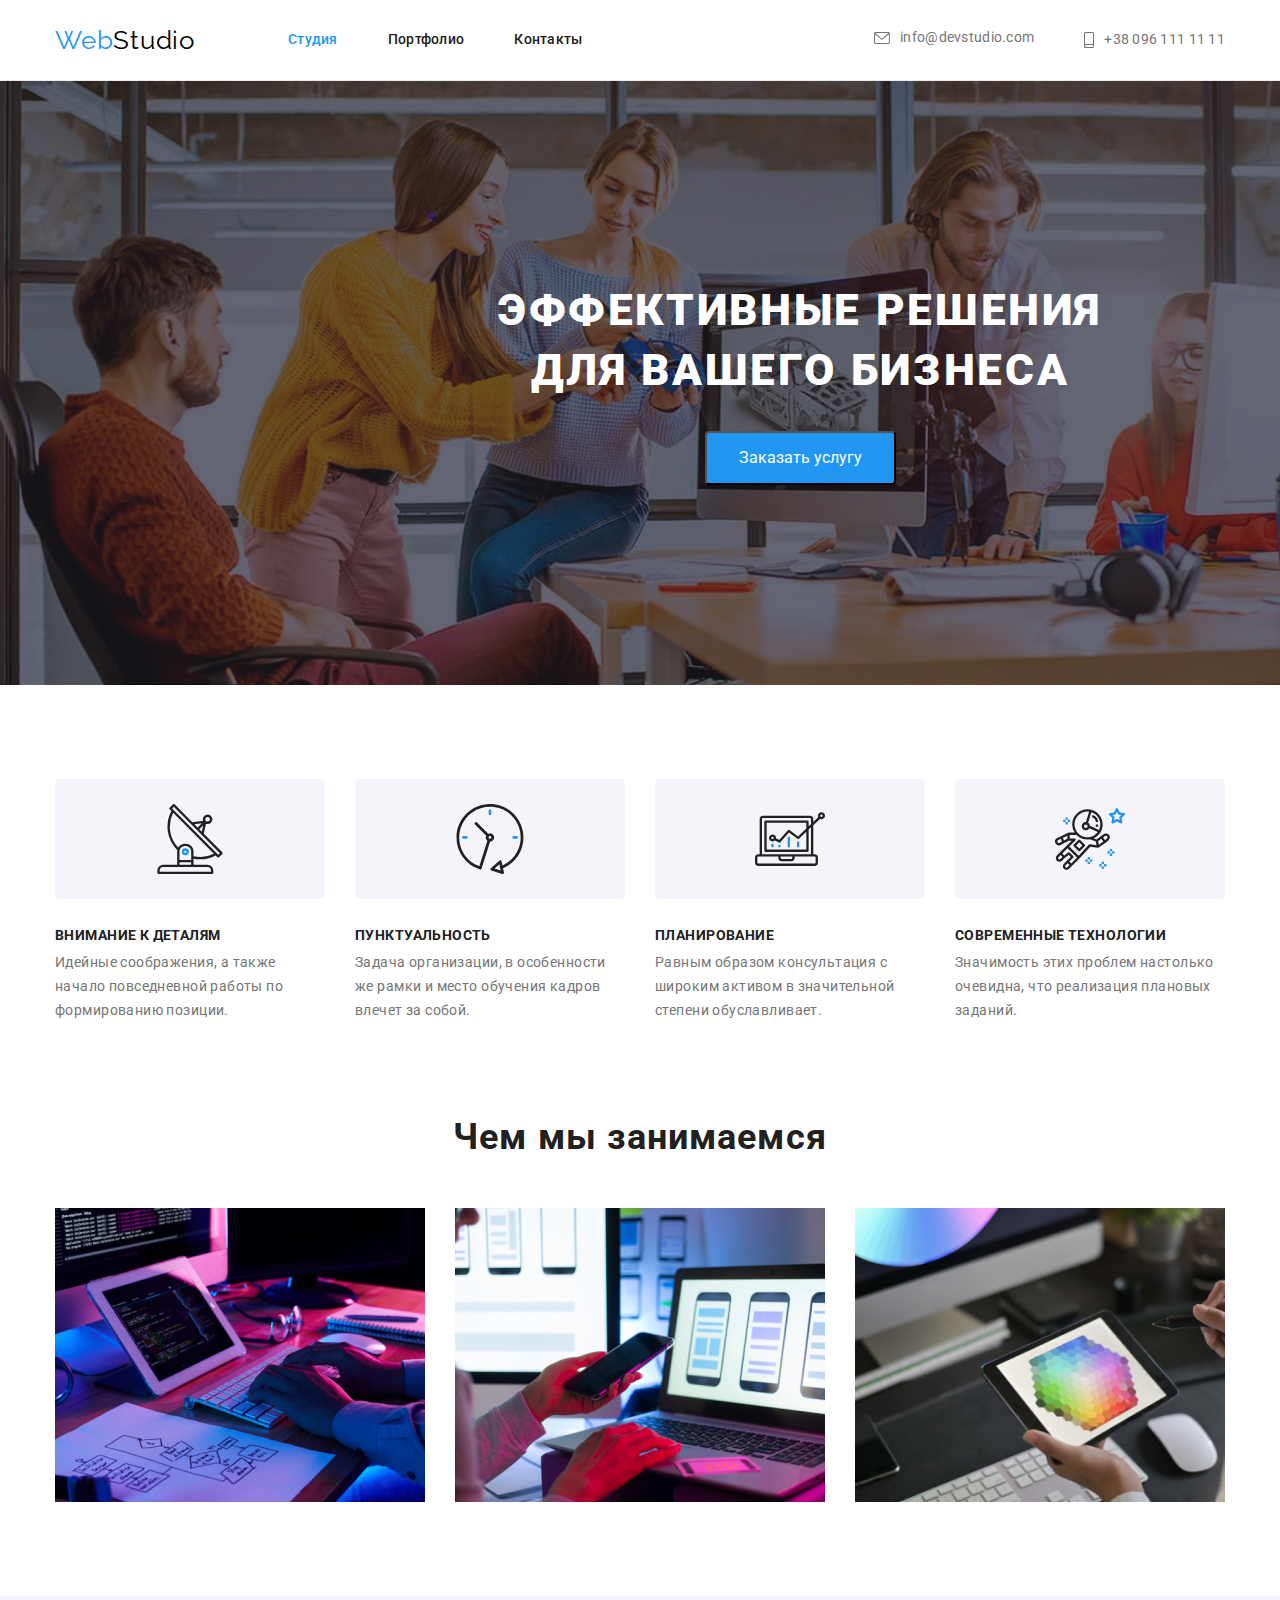
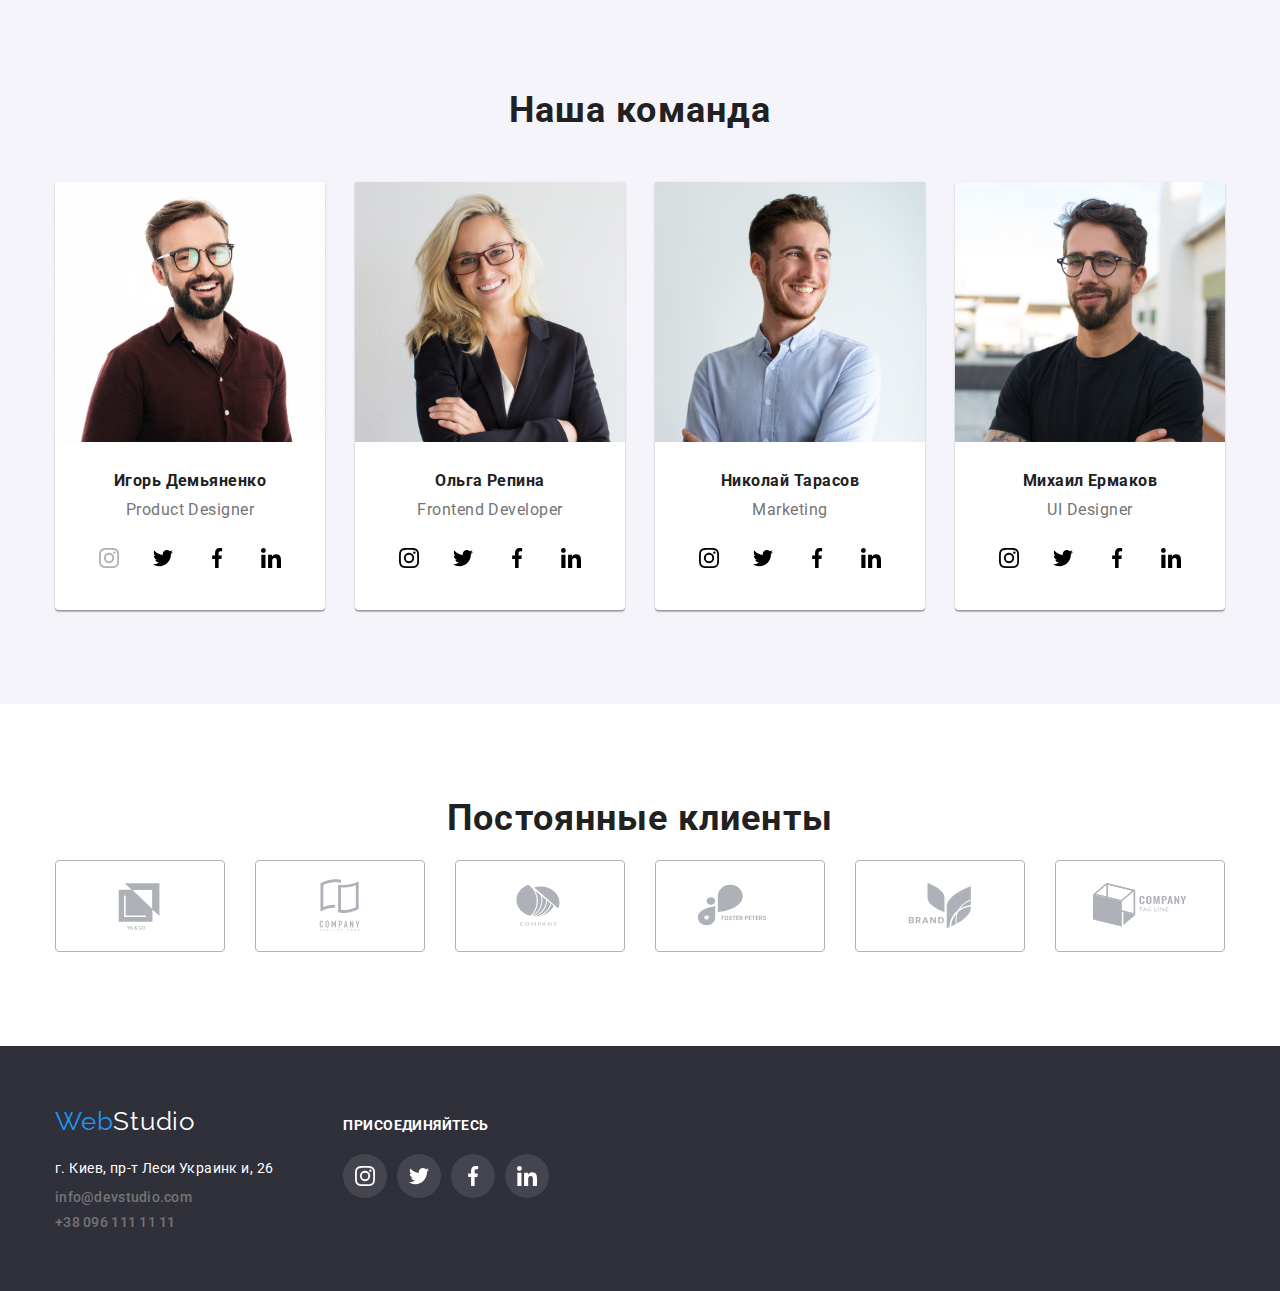
==== index.html @ c1d783b3 "bad link in social thumb" ====
<!DOCTYPE html>
<html lang="en">
  <head>
    <meta charset="UTF-8" />
    <meta http-equiv="X-UA-Compatible" content="IE=edge" />
    <meta name="viewport" content="width=device-width, initial-scale=1.0" />
    <title>Студия</title>
    <link rel="preconnect" href="https://fonts.googleapis.com" />
    <link rel="preconnect" href="https://fonts.gstatic.com" crossorigin />
    <link
      href="https://fonts.googleapis.com/css2?family=Raleway:wght@700&family=Roboto:wght@400;500;700;900&display=swap"
      rel="stylesheet"
    />
    <link
      rel="stylesheet"
      href="https://cdnjs.cloudflare.com/ajax/libs/modern-normalize/1.1.0/modern-normalize.min.css"
    />
    <link rel="stylesheet" href="./css/styles.css" />
  </head>
  <body>
    <header class="page-header">
      <div class="container">
        <div class="page-header-wrap">
          <nav class="header-nav">
            <a class="logo-blue" href="./index.html">Web<span class="logo-black">Studio</span></a>
            <ul class="site-nav">
              <li class="site-nav-item">
                <a class="site-nav-link current" href="./index.html">Студия</a>
              </li>
              <li class="site-nav-item">
                <a class="site-nav-link" href="./portfolio.html">Портфолио</a>
              </li>
              <li class="site-nav-item"><a class="site-nav-link" href="">Контакты</a></li>
            </ul>
          </nav>
          <ul class="contacts">
            <li class="contacts-item-header">
              <a class="contacts-link" href="mailto:info@devstudio.com">
                <svg class="mail-icon">
                  <use href="./images/symbol-defs.svg#icon-envelope"></use>
                </svg>
                info@devstudio.com</a
              >
            </li>
            <li class="contacts-item-header">
              <a class="contacts-link" href="tel:+380961111111"
                ><svg class="smartphone-icon">
                  <use href="./images/symbol-defs.svg#icon-smartphone"></use>
                </svg>
                +38 096 111 11 11</a
              >
            </li>
          </ul>
        </div>
      </div>
    </header>
    <main>
      <section class="hero overlay">
        <div class="container">
          <h1 class="hero-title">Эффективные решения для вашего бизнеса</h1>
          <button type="button" class="hero-button">Заказать услугу</button>
        </div>
      </section>
      <section class="section">
        <div class="container">
          <h2 class="visually-hidden">Наши преимущества</h2>
          <ul class="benefits">
            <li class="benefits-list">
              <div class="benefits-box">
                <svg class="benefits-icon" width="70px" height="70px">
                  <use href="../images/symbol-defs.svg#icon-antenna-1"></use>
                </svg>
              </div>
              <h2 class="benefits-description">ВНИМАНИЕ К ДЕТАЛЯМ</h2>
              <p class="benefits-text">
                Идейные соображения, а также начало повседневной работы по формированию позиции.
              </p>
            </li>
            <li class="benefits-list">
              <div class="benefits-box">
                <svg class="benefits-icon" width="70px" height="70px">
                  <use href="../images/symbol-defs.svg#icon-clock-1"></use>
                </svg>
              </div>
              <h2 class="benefits-description">ПУНКТУАЛЬНОСТЬ</h2>
              <p class="benefits-text">
                Задача организации, в особенности же рамки и место обучения кадров влечет за собой.
              </p>
            </li>
            <li class="benefits-list">
              <div class="benefits-box">
                <svg class="benefits-icon" width="70px" height="70px">
                  <use href="../images/symbol-defs.svg#icon-diagram-1"></use>
                </svg>
              </div>
              <h2 class="benefits-description">ПЛАНИРОВАНИЕ</h2>
              <p class="benefits-text">
                Равным образом консультация с широким активом в значительной степени обуславливает.
              </p>
            </li>
            <li class="benefits-list">
              <div class="benefits-box">
                <svg class="benefits-icon" width="70px" height="70px">
                  <use href="../images/symbol-defs.svg#icon-astronaut-1"></use>
                </svg>
              </div>
              <h2 class="benefits-description">СОВРЕМЕННЫЕ ТЕХНОЛОГИИ</h2>
              <p class="benefits-text">
                Значимость этих проблем настолько очевидна, что реализация плановых заданий.
              </p>
            </li>
          </ul>
        </div>
      </section>
      <section class="section work-section">
        <div class="container">
          <h2 class="title">Чем мы занимаемся</h2>
          <ul class="work-list">
            <li><img src="./images/img.jpg" alt="desktop with monitors" width="370" /></li>
            <li><img src="./images/box2.jpg" alt="man working on laptop" width="370" /></li>
            <li><img src="./images/box3.jpg" alt="man working on a tablet" width="370" /></li>
          </ul>
        </div>
      </section>
      <section class="section team-section">
        <div class="container">
          <h2 class="title">Наша команда</h2>
          <ul class="our-team-group">
            <li class="our-team-item">
              <img src="./images/img(4).jpg" alt="man1" width="270" />
              <div class="team-box">
                <h3 class="our-team-name">Игорь Демьяненко</h3>
                <p class="our-team-text">Product Designer</p>
                <ul class="social-net">
                  <li class="social-thumb footer-social-box">
                    <a href="/" class="team-social-link">
                    <svg class="team-social-logo" width="20px" height="20px">
                      <use href="../images/symbol-defs.svg#icon-instagram-2"></use>
                    </svg>
                  </a>
                  </li>
                  <li class="social-thumb">
                    <svg width="20px" height="20px">
                      <use href="../images/symbol-defs.svg#icon-twitter-1"></use>
                    </svg>
                  </li>
                  <li class="social-thumb">
                    <svg width="20px" height="20px">
                      <use href="../images/symbol-defs.svg#icon-facebook-1"></use>
                    </svg>
                  </li>
                  <li class="social-thumb">
                    <svg width="20px" height="20px">
                      <use href="../images/symbol-defs.svg#icon-linkedin-1"></use>
                    </svg>
                  </li>
                </ul>
              </div>
            </li>
            <li class="our-team-item">
              <img src="./images/img(1).jpg" alt="woman" width="270" />
              <div class="team-box">
                <h3 class="our-team-name">Ольга Репина</h3>
                <p class="our-team-text">Frontend Developer</p>
                <ul class="social-net">
                  <li class="social-thumb">
                    <svg width="20px" height="20px">
                      <use href="../images/symbol-defs.svg#icon-instagram-2"></use>
                    </svg>
                  </li>
                  <li class="social-thumb">
                    <svg width="20px" height="20px">
                      <use href="../images/symbol-defs.svg#icon-twitter-1"></use>
                    </svg>
                  </li>
                  <li class="social-thumb">
                    <svg width="20px" height="20px">
                      <use href="../images/symbol-defs.svg#icon-facebook-1"></use>
                    </svg>
                  </li>
                  <li class="social-thumb">
                    <svg width="20px" height="20px">
                      <use href="../images/symbol-defs.svg#icon-linkedin-1"></use>
                    </svg>
                  </li>
                </ul>
              </div>
            </li>
            <li class="our-team-item">
              <img src="./images/img(2).jpg" alt="man2" width="270" />
              <div class="team-box">
                <h3 class="our-team-name">Николай Тарасов</h3>
                <p class="our-team-text">Marketing</p>
                <ul class="social-net">
                  <li class="social-thumb">
                    <svg width="20px" height="20px">
                      <use href="../images/symbol-defs.svg#icon-instagram-2"></use>
                    </svg>
                  </li>
                  <li class="social-thumb">
                    <svg width="20px" height="20px">
                      <use href="../images/symbol-defs.svg#icon-twitter-1"></use>
                    </svg>
                  </li>
                  <li class="social-thumb">
                    <svg width="20px" height="20px">
                      <use href="../images/symbol-defs.svg#icon-facebook-1"></use>
                    </svg>
                  </li>
                  <li class="social-thumb">
                    <svg width="20px" height="20px">
                      <use href="../images/symbol-defs.svg#icon-linkedin-1"></use>
                    </svg>
                  </li>
                </ul>
              </div>
            </li>
            <li class="our-team-item">
              <img src="./images/img(3).jpg" alt="man3" width="270" />
              <div class="team-box">
                <h3 class="our-team-name">Михаил Ермаков</h3>
                <p class="our-team-text">UI Designer</p>
                <ul class="social-net">
                  <li class="social-thumb">
                    <svg width="20px" height="20px">
                      <use href="../images/symbol-defs.svg#icon-instagram-2"></use>
                    </svg>
                  </li>
                  <li class="social-thumb">
                    <svg width="20px" height="20px">
                      <use href="../images/symbol-defs.svg#icon-twitter-1"></use>
                    </svg>
                  </li>
                  <li class="social-thumb">
                    <svg width="20px" height="20px">
                      <use href="../images/symbol-defs.svg#icon-facebook-1"></use>
                    </svg>
                  </li>
                  <li class="social-thumb">
                    <svg width="20px" height="20px">
                      <use href="../images/symbol-defs.svg#icon-linkedin-1"></use>
                    </svg>
                  </li>
                </ul>
              </div>
            </li>
          </ul>
        </div>
      </section>
      <section class="section">
        <div class="container">
          <h2 class="clients-title">Постоянные клиенты</h2>
          <ul class="actions">
            <li>
              <a href="/" class="button-icon"
                ><svg class="client-logo" width="106px" height="60px">
                  <use href="../images/symbol-defs.svg#icon-Logo1"></use>
                </svg>
              </a>
            </li>
            <li>
              <a href="/" class="button-icon">
                <svg class="client-logo" width="106px" height="60px">
                  <use href="../images/symbol-defs.svg#icon-Logo2"></use>
                </svg>
              </a>
            </li>
            <li>
              <a href="/" class="button-icon">
                <svg class="client-logo" width="106px" height="60px">
                  <use href="../images/symbol-defs.svg#icon-Logo3"></use>
                </svg>
              </a>
            </li>
            <li>
              <a href="/" class="button-icon">
                <svg class="client-logo" width="106px" height="60px">
                  <use href="../images/symbol-defs.svg#icon-Logo4"></use>
                </svg>
              </a>
            </li>
            <li>
              <a href="/" class="button-icon">
                <svg class="client-logo" width="106px" height="60px">
                  <use href="../images/symbol-defs.svg#icon-Logo5"></use>
                </svg>
              </a>
            </li>
            <li>
              <a href="/" class="button-icon">
                <svg class="client-logo" width="106px" height="60px">
                  <use href="../images/symbol-defs.svg#icon-Logo6"></use>
                </svg>
              </a>
            </li>
          </ul>
        </div>
      </section>
    </main>
    <footer class="footer">
      <div class="container footer-box">
        <div class="footer-block">
          <a class="logo-blue" href="./index.html">Web<span class="logo-white">Studio</span></a>
          <address class="address-footer">
            <ul>
              <li class="address">
                <a
                  class="physical-address"
                  href="https://goo.gl/maps/qtffMmHQQ2Dqw3Dh6"
                  target="blank"
                  >г. Киев, пр-т Леси Украинк и, 26</a
                >
              </li>
              <li class="contacts-item">
                <a class="contacts-link-footer" href="mailto:info@devstudio.com"
                  >info@devstudio.com</a
                >
              </li>
              <li class="contacts-item">
                <a class="contacts-link-footer" href="tel:+380961111111">+38 096 111 11 11</a>
              </li>
            </ul>
          </address>
        </div>
        <div class="join-box">
          <p class="join-text">ПРИСОЕДИНЯЙТЕСЬ</p>
          <ul class="actions">
            <a href="/">
            <li class="social-thumb footer-social-box">
              </a>
              <svg class="social-icon" width="20px" height="20px">
                <use href="../images/symbol-defs.svg#icon-instagram-2"></use>
              </svg>
            </a>
            </li>
          
          
            <li class="social-thumb footer-social-box">
              <a href="/"></a>
              <svg class="social-icon" width="20px" height="20px">
                <use href="../images/symbol-defs.svg#icon-twitter-1"></use>
              </svg>
            </a>
            </li>
          
          
            <li class="social-thumb footer-social-box">
              <a href="/"></a>
              <svg class="social-icon" width="20px" height="20px">
                <use href="../images/symbol-defs.svg#icon-facebook-1"></use>
              </svg>
            </a>
            </li>
          
          
            <li class="social-thumb footer-social-box">
              <a href="/"></a>
              <svg class="social-icon" width="20px" height="20px">
                <use href="../images/symbol-defs.svg#icon-linkedin-1"></use>
              </svg>
            </a>
            </li>
          
          </ul>
        </div>
      </div>
    </footer>
  </body>
</html>
---- css/styles.css ----
:root {
  --primary-background-color: #ffffff;
  --hero-gackground-color: #2f303a;
  --primary-text-color: #212121;
  --secondary-text-color: #757575;
  --tertiary-text-color: #ffffff;
  --logo-secondary-color: #000000;
  --accent-color: #2196f3;
  --button-background-color: #f5f4fa;
  --footer-background-color: #2f303a;
}

body {
  font-family: 'Roboto', sans-serif;
  font-size: 14px;
  line-height: 1.71;
  letter-spacing: 0.03em;
  background-color: var(--primary-background-color);
  color: var(--primary-text-color);
}

h1,
h2,
h3,
h4,
p,
ul {
  margin: 0;
}

ul {
  list-style: none;
  padding: 0;
}

a {
  text-decoration: none;
}

img {
  display: block;
  max-width: 100%;
  height: auto;
}

.visually-hidden {
  position: absolute;
  clip: rect(0 0 0 0);
  width: 1px;
  height: 1px;
  margin: -1px;
  border: 0;
  padding: 0;
  overflow: hidden;
}

.section {
  padding: 94px 0px;
}

.container {
  width: 1200px;
  padding-left: 15px;
  padding-right: 15px;
  margin-left: auto;
  margin-right: auto;
}

.title {
  font-size: 36px;
  line-height: 1.16;
  letter-spacing: 0.03em;
  text-align: center;

  margin: 0px 0px 50px 0px;
}

/* Header */

.page-header {
  background: #ffffff;
  border-bottom: 1px solid #ececec;
}

.page-header-wrap {
  display: flex;
  align-items: center;
  justify-content: space-between;
}

.header-nav {
  display: flex;
  align-items: center;
}

/* logo */
.logo-blue {
  color: var(--accent-color);

  font-family: 'Raleway', sans-serif;
  font-size: 26px;
  line-height: 1.19;
  letter-spacing: 0.03em;

  outline: none;
  display: inline-block;
}

.logo-black {
  font-family: 'Raleway', sans-serif;
  color: var(--logo-secondary-color);
  font-size: 26px;
  line-height: 1.19;
  letter-spacing: 0.03em;
}

.logo-white {
  font-family: 'Raleway', sans-serif;
  color: var(--tertiary-text-color);
  font-size: 26px;
  line-height: 1.19;
  letter-spacing: 0.03em;
}

/* nav links */

.site-nav {
  display: flex;
  margin-left: 93px;
}

.site-nav-item {
  font-weight: 500;
  font-size: 14px;
  line-height: 1.14;
  letter-spacing: 0.02em;
  color: var(--primary-text-color);
}

.site-nav-item:not(:first-child) {
  margin-left: 50px;
}

.site-nav-link {
  display: block;
  font-weight: 500;
  font-size: 14px;
  line-height: 1.14;
  letter-spacing: 0.02em;
  color: var(--primary-text-color);
  padding: 32px 0;
}

.current {
  color: var(--accent-color);
}

.site-nav-link:hover,
.site-nav-link:focus {
  color: var(--accent-color);
}

.contacts {
  display: flex;

  color: var(--tertiary-text-color);
}

.contacts-item {
  color: var(--secondary-text-color);
  font-style: normal;
  font-weight: 500;
  font-size: 14px;
  line-height: 1.14;
  letter-spacing: 0.02em;
}


.contacts-item-header:not(:first-child) {
  margin-left: 50px;
}

.mail-icon {
  width: 16px;
  height: 12px;
  margin-right: 10px;
}

.smartphone-icon {
  width: 10px;
  height: 16px;
  margin-right: 10px;
}

.contacts-link {
  color: var(--secondary-text-color);
  padding: 32px 0;
  font-size: 14px;
  line-height: 1.4px;
  letter-spacing: 0.02em;
  display: flex;
  align-items: center;
}

.contacts-link:hover,
.contacts-link:focus {
  color: var(--accent-color);
}

/* hero */
.hero {
  padding: 200px 0;
  background: var(--hero-gackground-color);
  text-align: center;
}

.overlay {
  min-width: 1600px;
  min-height: 600px;
  margin-left: auto;
  margin-right: auto;
  background-image: linear-gradient(to right, rgba(47, 48, 58, 0.4), rgba(47, 48, 58, 0.4)),
    url(../images/hero-img.jpg);
  background-repeat: no-repeat;
  background-position: center;
  background-size: cover;
}

.hero-title {
  width: 696px;
  margin: 0 auto;
  font-weight: 900;
  font-size: 44px;
  line-height: 1.36;
  letter-spacing: 0.06em;
  text-transform: uppercase;
  color: var(--tertiary-text-color);
}

.hero-button {
  font-size: 16px;
  line-height: 1.87;

  color: var(--tertiary-text-color);
  background: var(--accent-color);

  cursor: pointer;
  box-shadow: 0px 4px 4px rgba(0, 0, 0, 0.15);

  border-radius: 4px;
  padding: 10px 32px;
  margin-top: 30px;
}

/* benefits */

.benefits {
  display: flex;
}

.benefits-list {
  width: 270px;
}

.benefits-list:not(:last-child) {
  margin-right: 30px;
}

.benefits-box {
  display: flex;
  align-items: center;
  justify-content: center;
  margin-bottom: 30px;
  width: 270px;
  height: 120px;
  background-color: #f5f4fa;
  border-radius: 4px;
}

.benefits-icon {
}

.benefits-description {
  font-weight: bold;
  font-size: 14px;
  line-height: 0.87;
  letter-spacing: 0.03em;

  margin: 0px 0px 10px 0px;
}

.benefits-text {
  font-size: 14px;
  line-height: 1.71;
  letter-spacing: 0.03em;
  color: var(--secondary-text-color);
}

/* What we do */

.work {
  margin: 0px 0px 50px 0px;
  font-size: 36px;
  line-height: 1.16;
  letter-spacing: 0.03em;
  text-align: center;
}
.work-list {
  display: flex;
  justify-content: space-between;
}

.work-section {
  padding-top: 0;
}

/* our team */
.team-section {
  background-color: #f5f4fa;
}

.our-team-group {
  display: flex;
}

.our-team-item {
  background: #ffffff;
  box-shadow: 0px 1px 3px rgba(0, 0, 0, 0.12), 0px 1px 1px rgba(0, 0, 0, 0.14),
    0px 2px 1px rgba(0, 0, 0, 0.2);
  border-radius: 0px 0px 4px 4px;
}

.our-team-item:not(:last-child) {
  margin-right: 30px;
}

.our-team-name {
  font-size: 16px;
  line-height: 1.18;
  letter-spacing: 0.03em;

  margin: 0px 0px 10px 0px;
}

.our-team-text {
  font-size: 16px;
  line-height: 1.18;
  letter-spacing: 0.03em;
  color: var(--secondary-text-color);
}

.team-box {
  padding: 30px 0;
  text-align: center;
}

.social-net {
  display: flex;
  justify-content: center;
  width: 270px;
  margin-top: 16px;
}

.social-thumb {
  display: flex;
  align-items: center;
  justify-content: center;
  width: 44px;
  height: 44px;
 }

.social-thumb:not(:last-child) {
margin-right: 10px;
}

.team-social-link {
display: flex;
fill: #AFB1B8;
border-radius: 50%;

}

.team-social-link:hover, 
.team-social-link:focus {
fill: #FFFFFF;



}

.team-social-icon {
  fill: #AFB1B8;
}

/* WebStudio's projects */

.filter {
  display: flex;
  margin-bottom: 50px;
  justify-content: center;
}

.filter-button {
  font-weight: 500;
  font-size: 16px;
  line-height: 1.62;
  letter-spacing: 0.03em;

  background-color: var(--button-background-color);
  color: var(--primary-text-color);

  cursor: pointer;
  border-radius: 4px;
  padding: 6px 22px;
}

.filter-item:not(:last-child) {
  margin-right: 8px;
}

.filter-button:hover,
.filter-button:focus {
  background-color: var(--accent-color);
  font-weight: 500;
  font-size: 16px;
  line-height: 1.62;
  letter-spacing: 0.03em;
  color: var(--tertiary-text-color);
}

.projects-group {
  display: flex;
  flex-wrap: wrap;
  margin: -15px;
}

.progect-box {
  margin: 15px;
  border-bottom: 1px solid #eeeeee;
}

.progect-title {
  font-size: 18px;
  line-height: 2;
  letter-spacing: 0.06em;

  color: var(--primary-text-color);

  margin-bottom: 4px;
}

.project-title-box {
  padding: 20px 24px;
  border: 1px solid #eeeeee;
}

.project-text {
  font-size: 16px;
  line-height: 1.87;
  letter-spacing: 0.03em;
  color: var(--secondary-text-color);
}

/* Clients */

.clients-title {
  font-size: 36px;
  line-height: 1.16;
  text-align: center;
  letter-spacing: 0.03em;
}

.actions {
  display: flex;
  justify-content: space-between;
  margin-top: 20px;
}

.button-icon {
  width: 170px;
  height: 92px;
  border: 1px solid #afb1b8;
  border-radius: 4px;
  display: flex;
  align-items: center;
  justify-content: center;
}

.button-icon:hover,
.button-icon:focus {
  border-color: var(--accent-color);
}

.client-logo {
  fill: #AFB1B8;
}

.client-logo:hover,
 .client-logo:focus {
   fill: var(--accent-color);
 }

/* footer */

.footer {
  padding: 60px 0;
  background: var(--footer-background-color);
}

.address-footer {
  margin-top: 20px;
}

.physical-address {
  font-style: normal;
  font-size: 14px;
  line-height: 1.71;
  letter-spacing: 0.03em;

  color: var(--tertiary-text-color);
}

.address {
  margin: 0px 0px 9px 0px;
}

.contacts-item:not(:last-child) {
  margin: 0px 0px 9px 0px;
}

.physical-address:hover,
.physical-address:focus {
  color: var(--accent-color);
}

.contacts-link-footer {
  margin-bottom: 9px;
  color: var(--secondary-text-color);
}

.contacts-link-footer:hover,
.contacts-link-footer:focus {
  color: var(--accent-color);
}

.footer-block {
  display: block;
}

.footer-box {
  display: flex;
  align-items: baseline;
}

.join-box {
  margin-left: 70px;
}

.join-text {
  font-weight: 700;
  font-size: 14px;
  line-height: 1.14;
  letter-spacing: 0.03em;
  text-transform: uppercase;
  color: #ffffff;
}

.footer-social-box {
  background: rgba(255, 255, 255, 0.1);
  border-radius: 50%;
}

.footer-social-box:hover, 
.footer-social-box:focus {
background-color: var(--accent-color);
}

.footer-social-box:not(:last-child) {
  margin-right: 10px;
}

.social-icon {
  fill: #FFFFFF;
}
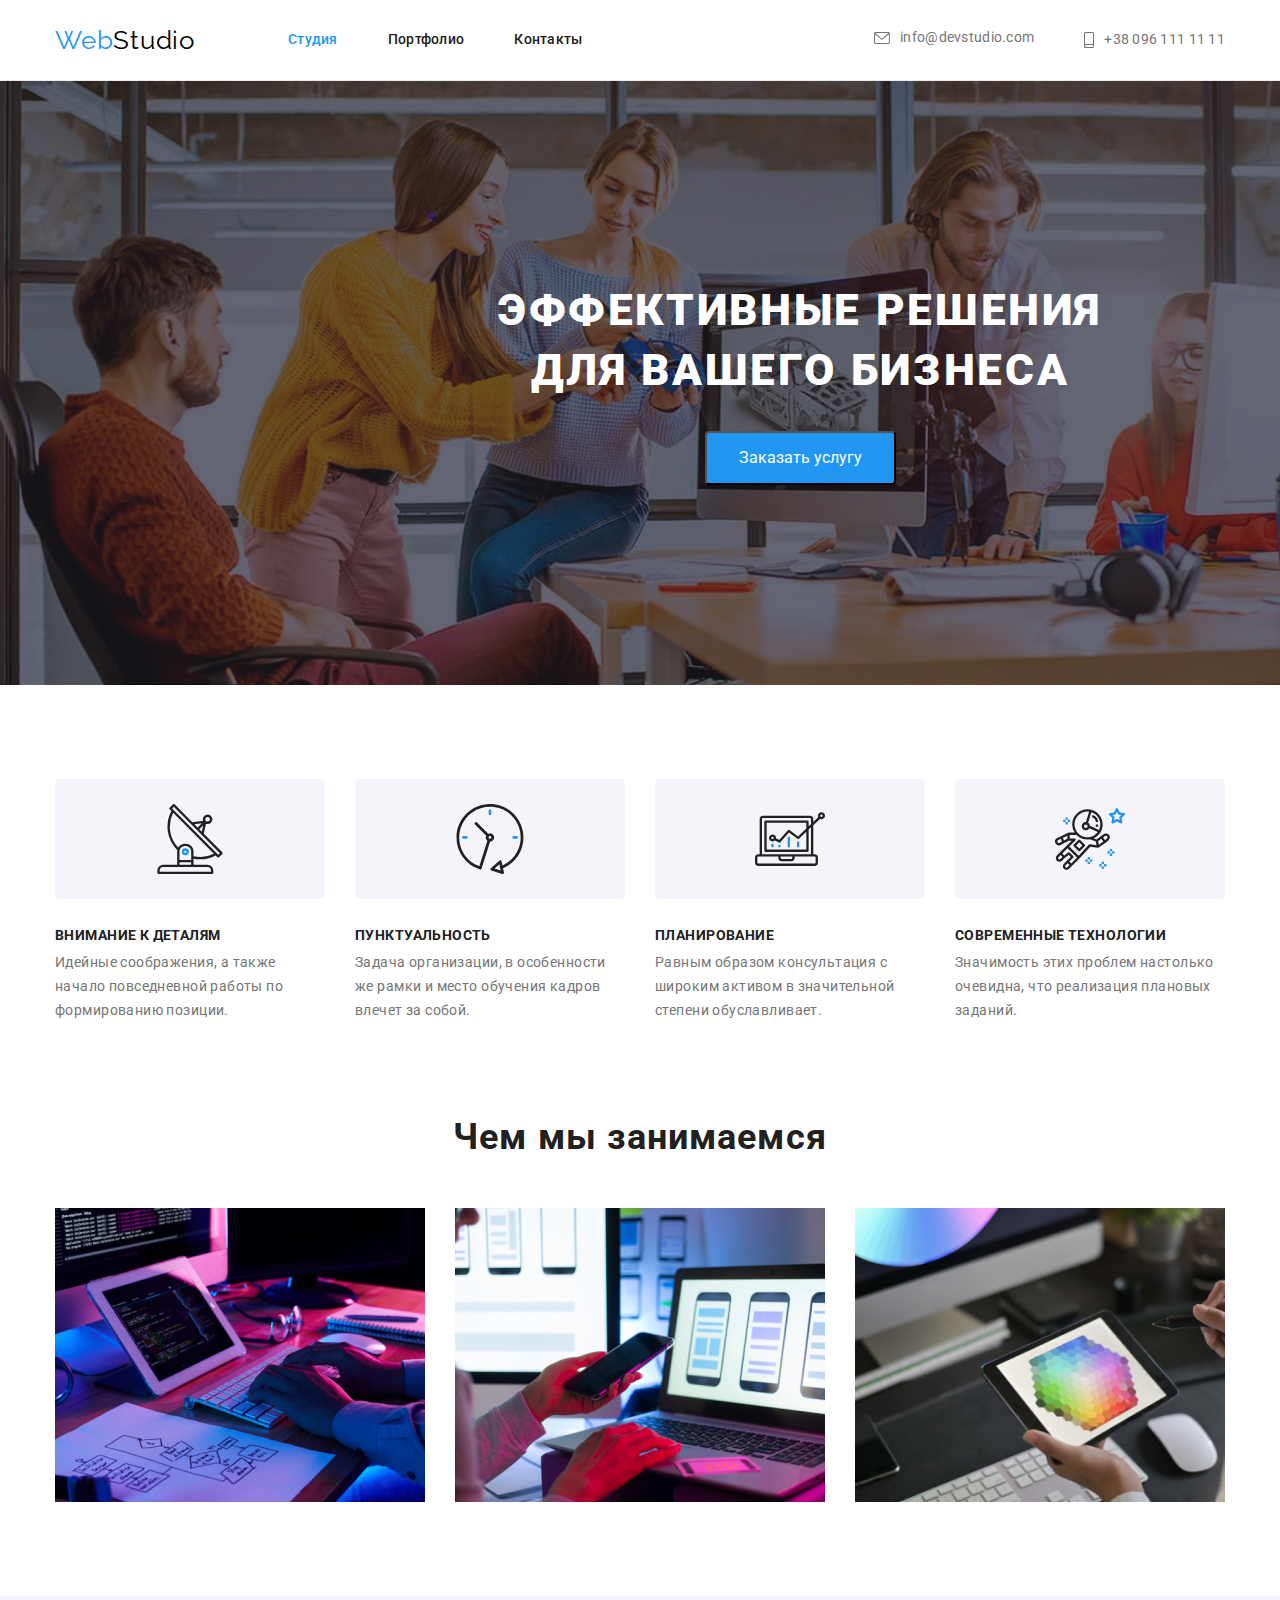
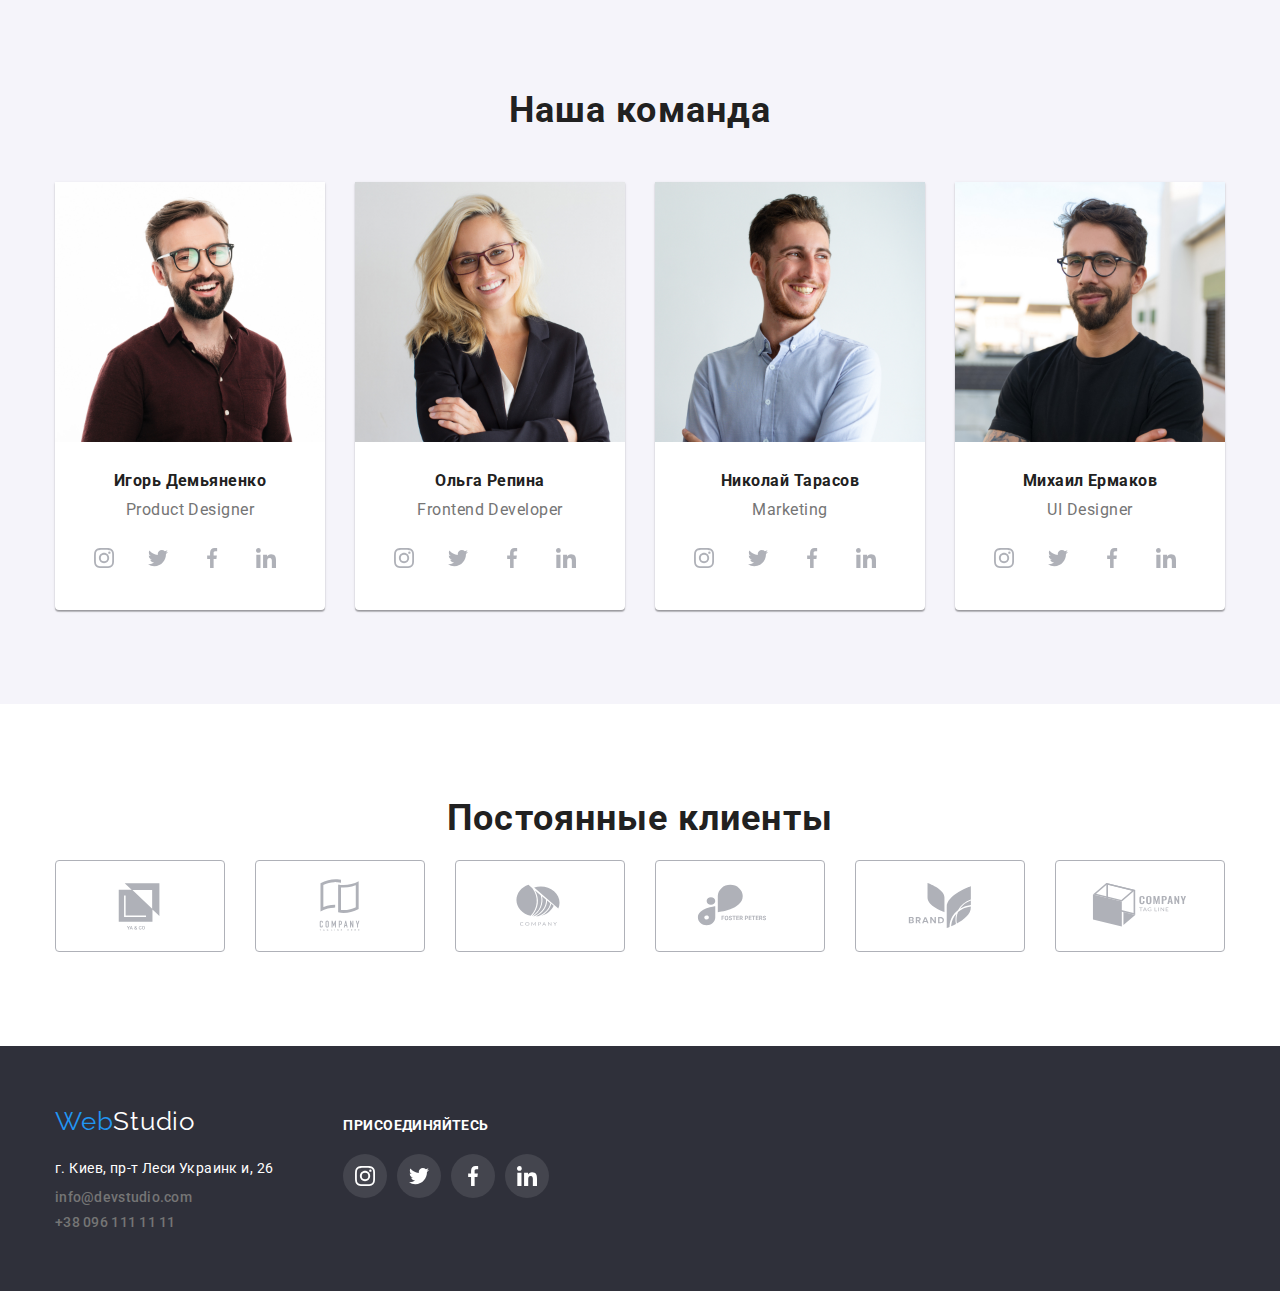
==== commit dadc3a9b: "jopa" ====
--- a/index.html
+++ b/index.html
@@ -43,8 +43,8 @@
               >
             </li>
             <li class="contacts-item-header">
-              <a class="contacts-link" href="tel:+380961111111"
-                ><svg class="smartphone-icon">
+              <a class="contacts-link" href="tel:+380961111111">
+                <svg class="smartphone-icon">
                   <use href="./images/symbol-defs.svg#icon-smartphone"></use>
                 </svg>
                 +38 096 111 11 11</a
@@ -132,28 +132,34 @@
                 <h3 class="our-team-name">Игорь Демьяненко</h3>
                 <p class="our-team-text">Product Designer</p>
                 <ul class="social-net">
-                  <li class="social-thumb footer-social-box">
-                    <a href="/" class="team-social-link">
+                  <a href="/" class="team-social-link">
+                  <li class="social-thumb footer-social-box">
                     <svg class="team-social-logo" width="20px" height="20px">
                       <use href="../images/symbol-defs.svg#icon-instagram-2"></use>
                     </svg>
-                  </a>
-                  </li>
-                  <li class="social-thumb">
-                    <svg width="20px" height="20px">
+                  </li>
+                </a>
+                <a href="/" class="team-social-link">
+                  <li class="social-thumb footer-social-box">
+                    <svg class="team-social-logo" width="20px" height="20px">
                       <use href="../images/symbol-defs.svg#icon-twitter-1"></use>
                     </svg>
                   </li>
-                  <li class="social-thumb">
-                    <svg width="20px" height="20px">
+                </a>
+                <a href="/" class="team-social-link">
+                  <li class="social-thumb footer-social-box">
+                    <svg class="team-social-logo" width="20px" height="20px">
                       <use href="../images/symbol-defs.svg#icon-facebook-1"></use>
                     </svg>
                   </li>
-                  <li class="social-thumb">
-                    <svg width="20px" height="20px">
+                </a>
+                <a href="/" class="team-social-link">
+                  <li class="social-thumb footer-social-box">
+                    <svg class="team-social-logo" width="20px" height="20px">
                       <use href="../images/symbol-defs.svg#icon-linkedin-1"></use>
                     </svg>
                   </li>
+                </a>
                 </ul>
               </div>
             </li>
@@ -163,26 +169,34 @@
                 <h3 class="our-team-name">Ольга Репина</h3>
                 <p class="our-team-text">Frontend Developer</p>
                 <ul class="social-net">
-                  <li class="social-thumb">
-                    <svg width="20px" height="20px">
+                  <a href="/" class="team-social-link">
+                  <li class="social-thumb footer-social-box">
+                    <svg  class="team-social-logo" width="20px" height="20px">
                       <use href="../images/symbol-defs.svg#icon-instagram-2"></use>
                     </svg>
                   </li>
-                  <li class="social-thumb">
-                    <svg width="20px" height="20px">
+                </a>
+                <a href="/" class="team-social-link">
+                  <li class="social-thumb footer-social-box">
+                    <svg class="team-social-logo" width="20px" height="20px">
                       <use href="../images/symbol-defs.svg#icon-twitter-1"></use>
                     </svg>
                   </li>
-                  <li class="social-thumb">
-                    <svg width="20px" height="20px">
+                </a>
+                <a href="/" class="team-social-link">
+                  <li class="social-thumb footer-social-box">
+                    <svg class="team-social-logo" width="20px" height="20px">
                       <use href="../images/symbol-defs.svg#icon-facebook-1"></use>
                     </svg>
                   </li>
-                  <li class="social-thumb">
-                    <svg width="20px" height="20px">
+                </a>
+                <a href="/" class="team-social-link">
+                  <li class="social-thumb footer-social-box">
+                    <svg class="team-social-logo" width="20px" height="20px">
                       <use href="../images/symbol-defs.svg#icon-linkedin-1"></use>
                     </svg>
                   </li>
+                </a>
                 </ul>
               </div>
             </li>
@@ -192,26 +206,34 @@
                 <h3 class="our-team-name">Николай Тарасов</h3>
                 <p class="our-team-text">Marketing</p>
                 <ul class="social-net">
-                  <li class="social-thumb">
-                    <svg width="20px" height="20px">
-                      <use href="../images/symbol-defs.svg#icon-instagram-2"></use>
-                    </svg>
-                  </li>
-                  <li class="social-thumb">
-                    <svg width="20px" height="20px">
-                      <use href="../images/symbol-defs.svg#icon-twitter-1"></use>
-                    </svg>
-                  </li>
-                  <li class="social-thumb">
-                    <svg width="20px" height="20px">
-                      <use href="../images/symbol-defs.svg#icon-facebook-1"></use>
-                    </svg>
-                  </li>
-                  <li class="social-thumb">
-                    <svg width="20px" height="20px">
-                      <use href="../images/symbol-defs.svg#icon-linkedin-1"></use>
-                    </svg>
-                  </li>
+                  <a href="/" class="team-social-link">
+                    <li class="social-thumb footer-social-box">
+                      <svg  class="team-social-logo" width="20px" height="20px">
+                        <use href="../images/symbol-defs.svg#icon-instagram-2"></use>
+                      </svg>
+                    </li>
+                  </a>
+                  <a href="/" class="team-social-link">
+                    <li class="social-thumb footer-social-box">
+                      <svg class="team-social-logo" width="20px" height="20px">
+                        <use href="../images/symbol-defs.svg#icon-twitter-1"></use>
+                      </svg>
+                    </li>
+                  </a>
+                  <a href="/" class="team-social-link">
+                    <li class="social-thumb footer-social-box">
+                      <svg class="team-social-logo" width="20px" height="20px">
+                        <use href="../images/symbol-defs.svg#icon-facebook-1"></use>
+                      </svg>
+                    </li>
+                  </a>
+                  <a href="/" class="team-social-link">
+                    <li class="social-thumb footer-social-box">
+                      <svg class="team-social-logo" width="20px" height="20px">
+                        <use href="../images/symbol-defs.svg#icon-linkedin-1"></use>
+                      </svg>
+                    </li>
+                  </a>
                 </ul>
               </div>
             </li>
@@ -221,26 +243,34 @@
                 <h3 class="our-team-name">Михаил Ермаков</h3>
                 <p class="our-team-text">UI Designer</p>
                 <ul class="social-net">
-                  <li class="social-thumb">
-                    <svg width="20px" height="20px">
-                      <use href="../images/symbol-defs.svg#icon-instagram-2"></use>
-                    </svg>
-                  </li>
-                  <li class="social-thumb">
-                    <svg width="20px" height="20px">
-                      <use href="../images/symbol-defs.svg#icon-twitter-1"></use>
-                    </svg>
-                  </li>
-                  <li class="social-thumb">
-                    <svg width="20px" height="20px">
-                      <use href="../images/symbol-defs.svg#icon-facebook-1"></use>
-                    </svg>
-                  </li>
-                  <li class="social-thumb">
-                    <svg width="20px" height="20px">
-                      <use href="../images/symbol-defs.svg#icon-linkedin-1"></use>
-                    </svg>
-                  </li>
+                  <a href="/" class="team-social-link">
+                    <li class="social-thumb footer-social-box">
+                      <svg  class="team-social-logo" width="20px" height="20px">
+                        <use href="../images/symbol-defs.svg#icon-instagram-2"></use>
+                      </svg>
+                    </li>
+                  </a>
+                  <a href="/" class="team-social-link">
+                    <li class="social-thumb footer-social-box">
+                      <svg class="team-social-logo" width="20px" height="20px">
+                        <use href="../images/symbol-defs.svg#icon-twitter-1"></use>
+                      </svg>
+                    </li>
+                  </a>
+                  <a href="/" class="team-social-link">
+                    <li class="social-thumb footer-social-box">
+                      <svg class="team-social-logo" width="20px" height="20px">
+                        <use href="../images/symbol-defs.svg#icon-facebook-1"></use>
+                      </svg>
+                    </li>
+                  </a>
+                  <a href="/" class="team-social-link">
+                    <li class="social-thumb footer-social-box">
+                      <svg class="team-social-logo" width="20px" height="20px">
+                        <use href="../images/symbol-defs.svg#icon-linkedin-1"></use>
+                      </svg>
+                    </li>
+                  </a>
                 </ul>
               </div>
             </li>
@@ -252,8 +282,8 @@
           <h2 class="clients-title">Постоянные клиенты</h2>
           <ul class="actions">
             <li>
-              <a href="/" class="button-icon"
-                ><svg class="client-logo" width="106px" height="60px">
+              <a href="/" class="button-icon">
+                <svg class="client-logo" width="106px" height="60px">
                   <use href="../images/symbol-defs.svg#icon-Logo1"></use>
                 </svg>
               </a>
@@ -325,41 +355,41 @@
         <div class="join-box">
           <p class="join-text">ПРИСОЕДИНЯЙТЕСЬ</p>
           <ul class="actions">
+            
             <a href="/">
             <li class="social-thumb footer-social-box">
-              </a>
               <svg class="social-icon" width="20px" height="20px">
                 <use href="../images/symbol-defs.svg#icon-instagram-2"></use>
               </svg>
-            </a>
-            </li>
-          
-          
+            </li>
+          </a>
+          
+          
+          <a href="/">
             <li class="social-thumb footer-social-box">
-              <a href="/"></a>
               <svg class="social-icon" width="20px" height="20px">
                 <use href="../images/symbol-defs.svg#icon-twitter-1"></use>
               </svg>
-            </a>
-            </li>
-          
-          
+            </li>
+          </a>
+          
+          
+            <a href="/">
             <li class="social-thumb footer-social-box">
-              <a href="/"></a>
               <svg class="social-icon" width="20px" height="20px">
                 <use href="../images/symbol-defs.svg#icon-facebook-1"></use>
               </svg>
-            </a>
-            </li>
-          
-          
+            </li>
+          </a>
+          
+          
+          <a href="/">
             <li class="social-thumb footer-social-box">
-              <a href="/"></a>
               <svg class="social-icon" width="20px" height="20px">
                 <use href="../images/symbol-defs.svg#icon-linkedin-1"></use>
               </svg>
-            </a>
-            </li>
+            </li>
+          </a>
           
           </ul>
         </div>
--- a/css/styles.css
+++ b/css/styles.css
@@ -184,12 +184,14 @@
   width: 16px;
   height: 12px;
   margin-right: 10px;
+  fill: #757575;
 }
 
 .smartphone-icon {
   width: 10px;
   height: 16px;
   margin-right: 10px;
+  fill: #757575;
 }
 
 .contacts-link {
@@ -205,6 +207,16 @@
 .contacts-link:hover,
 .contacts-link:focus {
   color: var(--accent-color);
+}
+
+.mail-icon:hover 
+.mail-icon:focus {
+  fill: var(--accent-color);
+}
+
+.smartphone-icon:hover 
+.smartphone-icon:focus {
+  fill: var(--accent-color);
 }
 
 /* hero */
@@ -367,11 +379,8 @@
   justify-content: center;
   width: 44px;
   height: 44px;
+  margin-right: 10px;
  }
-
-.social-thumb:not(:last-child) {
-margin-right: 10px;
-}
 
 .team-social-link {
 display: flex;
@@ -391,6 +400,7 @@
 .team-social-icon {
   fill: #AFB1B8;
 }
+
 
 /* WebStudio's projects */
 
@@ -484,6 +494,7 @@
   display: flex;
   align-items: center;
   justify-content: center;
+  fill: #AFB1B8;
 }
 
 .button-icon:hover,
@@ -568,6 +579,8 @@
 .footer-social-box {
   background: rgba(255, 255, 255, 0.1);
   border-radius: 50%;
+  /* justify-content: center;
+  align-items: center; */
 }
 
 .footer-social-box:hover, 
@@ -575,10 +588,7 @@
 background-color: var(--accent-color);
 }
 
-.footer-social-box:not(:last-child) {
-  margin-right: 10px;
-}
-
 .social-icon {
   fill: #FFFFFF;
-}
+  display: flex;
+}
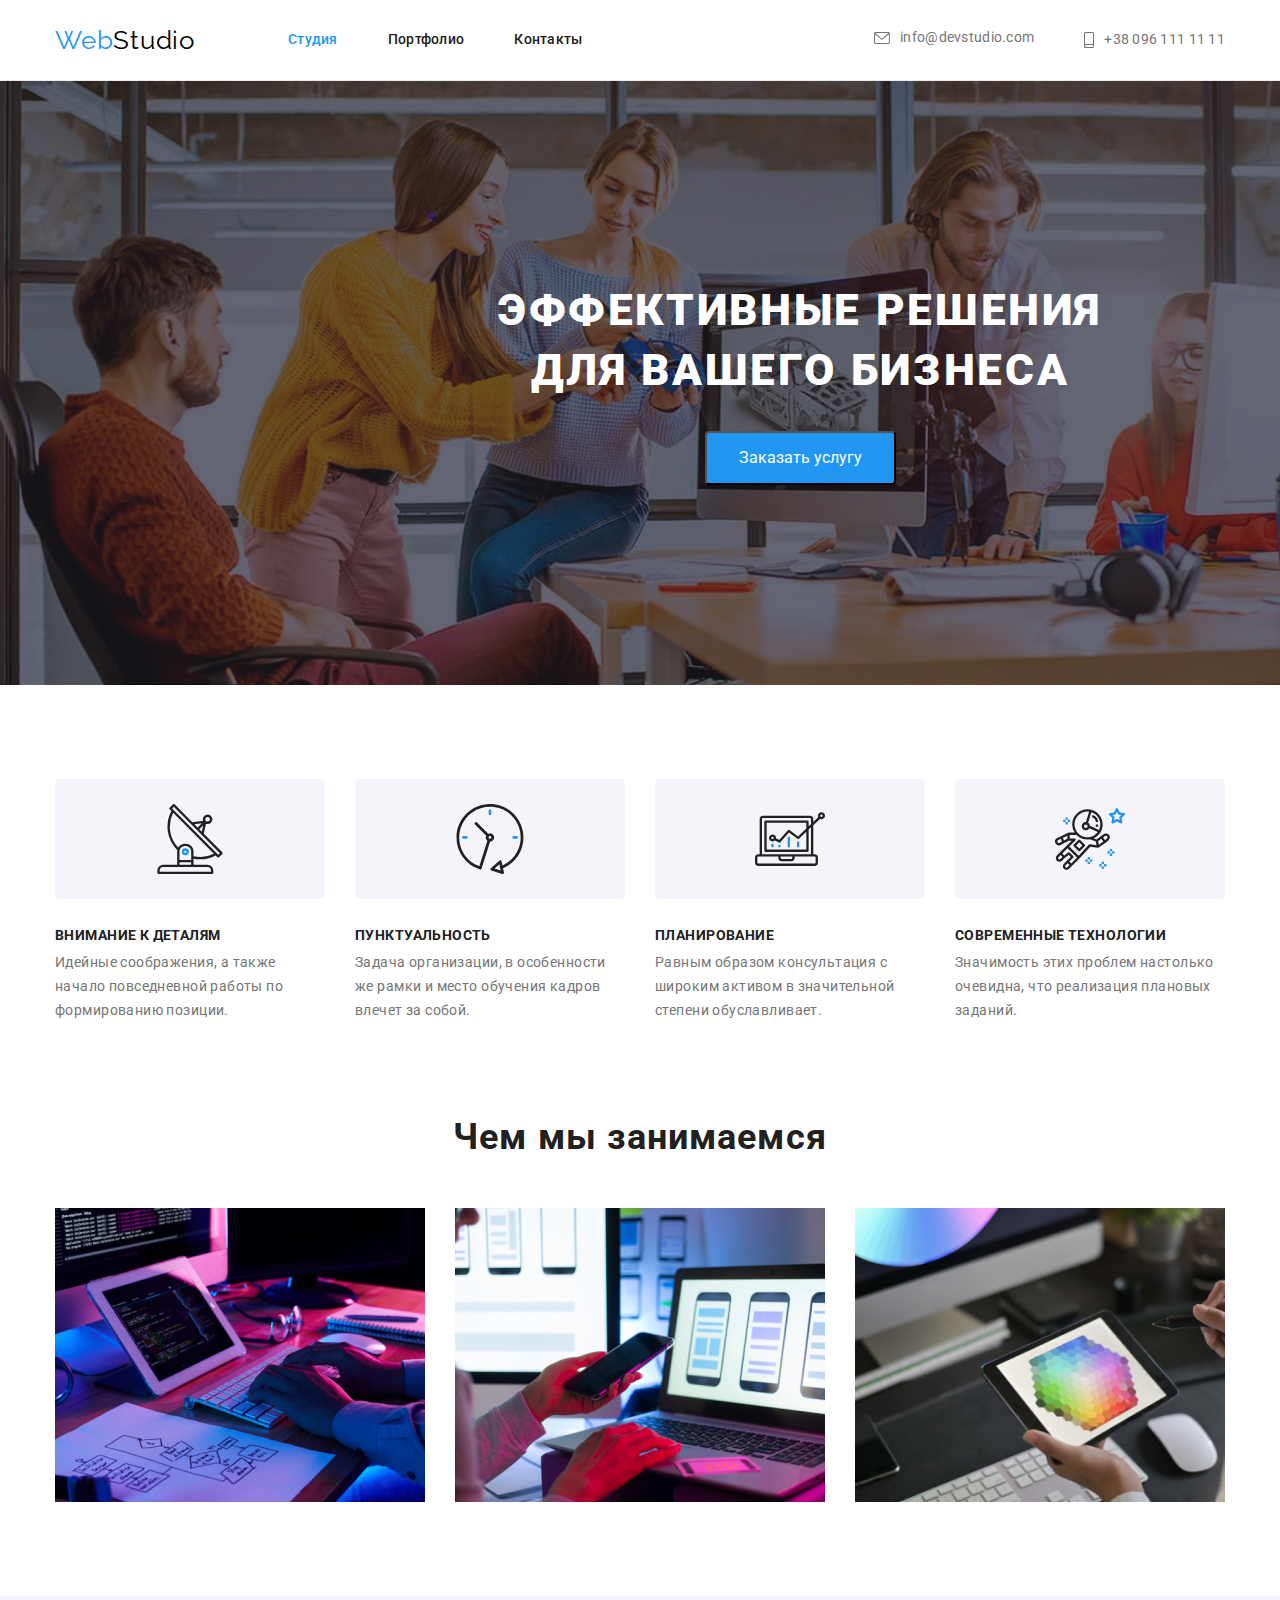
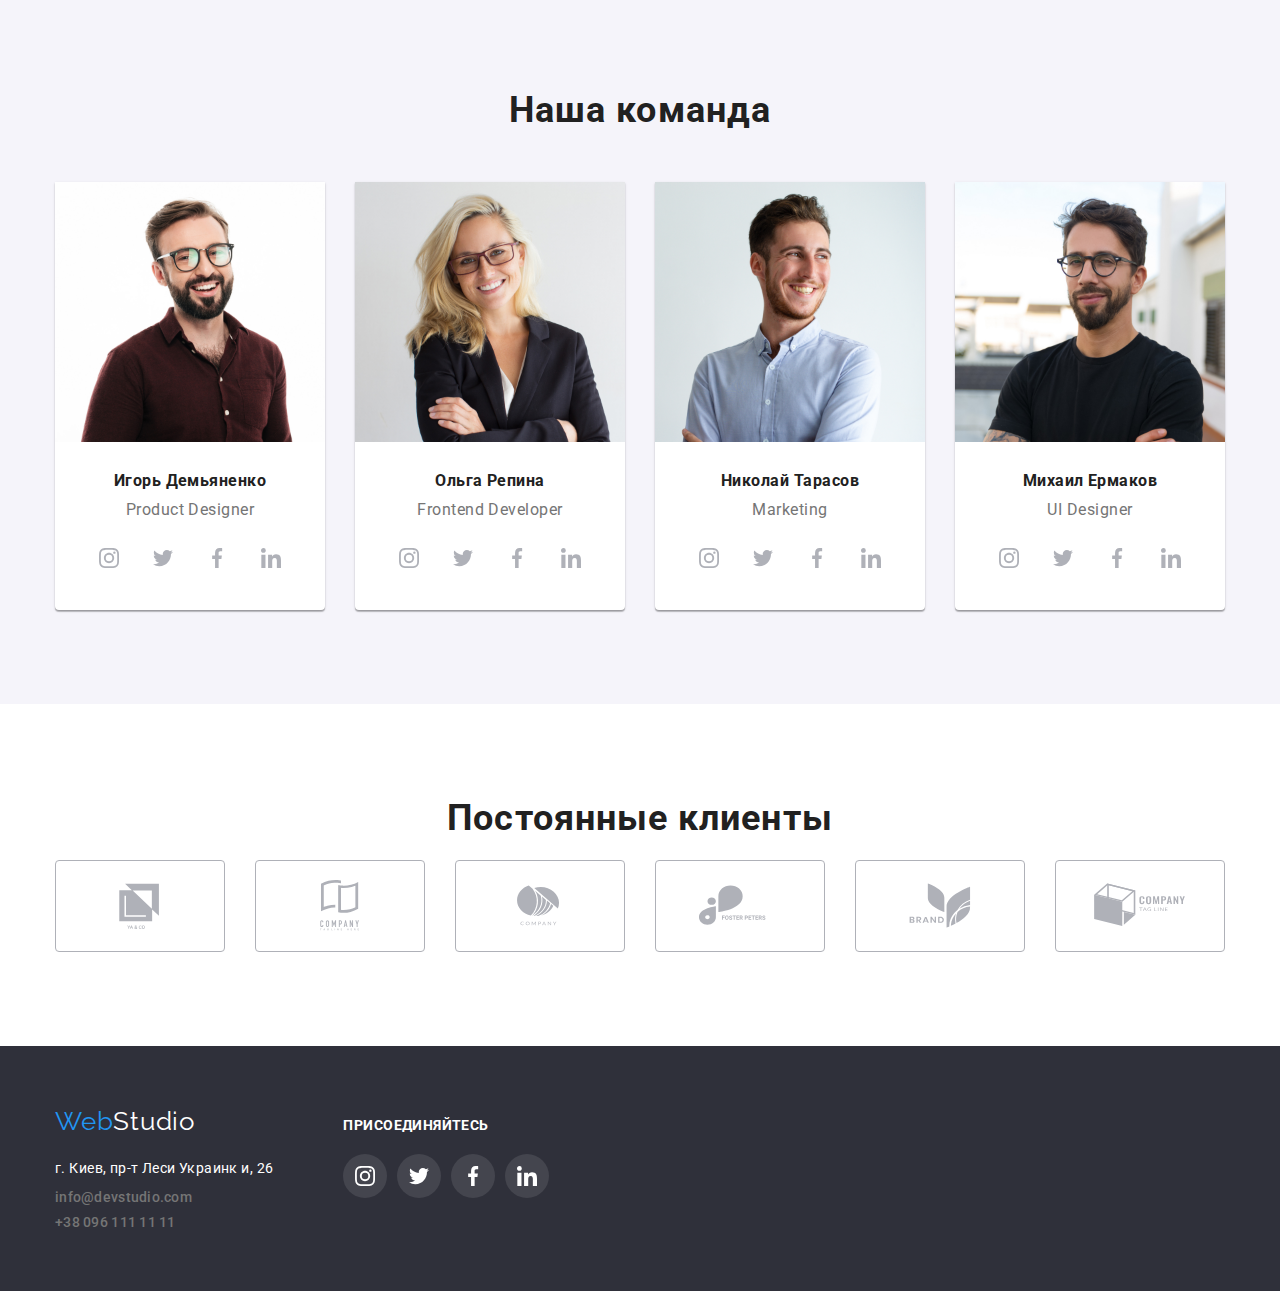
==== commit 0020888b: "hw4 done (need to verify)" ====
--- a/index.html
+++ b/index.html
@@ -132,34 +132,34 @@
                 <h3 class="our-team-name">Игорь Демьяненко</h3>
                 <p class="our-team-text">Product Designer</p>
                 <ul class="social-net">
-                  <a href="/" class="team-social-link">
-                  <li class="social-thumb footer-social-box">
+                  <li class="social-thumb">
+                    <a href="/" class="team-social-link">
                     <svg class="team-social-logo" width="20px" height="20px">
                       <use href="../images/symbol-defs.svg#icon-instagram-2"></use>
                     </svg>
-                  </li>
-                </a>
-                <a href="/" class="team-social-link">
-                  <li class="social-thumb footer-social-box">
+                  </a>
+                  </li>
+                  <li class="social-thumb">
+                    <a href="/" class="team-social-link">
                     <svg class="team-social-logo" width="20px" height="20px">
                       <use href="../images/symbol-defs.svg#icon-twitter-1"></use>
                     </svg>
-                  </li>
-                </a>
-                <a href="/" class="team-social-link">
-                  <li class="social-thumb footer-social-box">
+                  </a>
+                  </li>
+                  <li class="social-thumb">
+                    <a href="/" class="team-social-link">
                     <svg class="team-social-logo" width="20px" height="20px">
                       <use href="../images/symbol-defs.svg#icon-facebook-1"></use>
                     </svg>
-                  </li>
-                </a>
-                <a href="/" class="team-social-link">
-                  <li class="social-thumb footer-social-box">
+                  </a>
+                  </li>
+                  <li class="social-thumb">
+                    <a href="/" class="team-social-link">
                     <svg class="team-social-logo" width="20px" height="20px">
                       <use href="../images/symbol-defs.svg#icon-linkedin-1"></use>
                     </svg>
-                  </li>
-                </a>
+                  </a>
+                  </li>
                 </ul>
               </div>
             </li>
@@ -169,34 +169,34 @@
                 <h3 class="our-team-name">Ольга Репина</h3>
                 <p class="our-team-text">Frontend Developer</p>
                 <ul class="social-net">
-                  <a href="/" class="team-social-link">
-                  <li class="social-thumb footer-social-box">
+                  <li class="social-thumb">
+                    <a href="/" class="team-social-link">
                     <svg  class="team-social-logo" width="20px" height="20px">
                       <use href="../images/symbol-defs.svg#icon-instagram-2"></use>
                     </svg>
-                  </li>
-                </a>
-                <a href="/" class="team-social-link">
-                  <li class="social-thumb footer-social-box">
+                  </a>
+                  </li>
+                  <li class="social-thumb">
+                    <a href="/" class="team-social-link">
                     <svg class="team-social-logo" width="20px" height="20px">
                       <use href="../images/symbol-defs.svg#icon-twitter-1"></use>
                     </svg>
-                  </li>
-                </a>
-                <a href="/" class="team-social-link">
-                  <li class="social-thumb footer-social-box">
+                  </a>
+                  </li>
+                <li class="social-thumb">
+                    <a href="/" class="team-social-link">
                     <svg class="team-social-logo" width="20px" height="20px">
                       <use href="../images/symbol-defs.svg#icon-facebook-1"></use>
                     </svg>
-                  </li>
-                </a>
-                <a href="/" class="team-social-link">
-                  <li class="social-thumb footer-social-box">
+                  </a>
+                  </li>
+                <li class="social-thumb">
+                    <a href="/" class="team-social-link">
                     <svg class="team-social-logo" width="20px" height="20px">
                       <use href="../images/symbol-defs.svg#icon-linkedin-1"></use>
                     </svg>
-                  </li>
-                </a>
+                  </a>
+                  </li>
                 </ul>
               </div>
             </li>
@@ -206,34 +206,34 @@
                 <h3 class="our-team-name">Николай Тарасов</h3>
                 <p class="our-team-text">Marketing</p>
                 <ul class="social-net">
-                  <a href="/" class="team-social-link">
-                    <li class="social-thumb footer-social-box">
+                  <li class="social-thumb">
+                      <a href="/" class="team-social-link">
                       <svg  class="team-social-logo" width="20px" height="20px">
                         <use href="../images/symbol-defs.svg#icon-instagram-2"></use>
                       </svg>
-                    </li>
-                  </a>
-                  <a href="/" class="team-social-link">
-                    <li class="social-thumb footer-social-box">
+                    </a>
+                    </li>
+                  <li class="social-thumb">
+                      <a href="/" class="team-social-link">
                       <svg class="team-social-logo" width="20px" height="20px">
                         <use href="../images/symbol-defs.svg#icon-twitter-1"></use>
                       </svg>
-                    </li>
-                  </a>
-                  <a href="/" class="team-social-link">
-                    <li class="social-thumb footer-social-box">
+                    </a>
+                    </li>
+                  <li class="social-thumb">
+                      <a href="/" class="team-social-link">
                       <svg class="team-social-logo" width="20px" height="20px">
                         <use href="../images/symbol-defs.svg#icon-facebook-1"></use>
                       </svg>
-                    </li>
-                  </a>
-                  <a href="/" class="team-social-link">
-                    <li class="social-thumb footer-social-box">
+                    </a>
+                    </li>
+                  <li class="social-thumb">
+                      <a href="/" class="team-social-link">
                       <svg class="team-social-logo" width="20px" height="20px">
                         <use href="../images/symbol-defs.svg#icon-linkedin-1"></use>
                       </svg>
-                    </li>
-                  </a>
+                    </a>
+                    </li>
                 </ul>
               </div>
             </li>
@@ -243,34 +243,34 @@
                 <h3 class="our-team-name">Михаил Ермаков</h3>
                 <p class="our-team-text">UI Designer</p>
                 <ul class="social-net">
-                  <a href="/" class="team-social-link">
-                    <li class="social-thumb footer-social-box">
+                  <li class="social-thumb">
+                      <a href="/" class="team-social-link">
                       <svg  class="team-social-logo" width="20px" height="20px">
                         <use href="../images/symbol-defs.svg#icon-instagram-2"></use>
                       </svg>
-                    </li>
-                  </a>
-                  <a href="/" class="team-social-link">
-                    <li class="social-thumb footer-social-box">
+                    </a>
+                    </li>
+                  <li class="social-thumb">
+                      <a href="/" class="team-social-link">
                       <svg class="team-social-logo" width="20px" height="20px">
                         <use href="../images/symbol-defs.svg#icon-twitter-1"></use>
                       </svg>
-                    </li>
-                  </a>
-                  <a href="/" class="team-social-link">
-                    <li class="social-thumb footer-social-box">
+                    </a>
+                    </li>
+                  <li class="social-thumb">
+                      <a href="/" class="team-social-link">
                       <svg class="team-social-logo" width="20px" height="20px">
                         <use href="../images/symbol-defs.svg#icon-facebook-1"></use>
                       </svg>
-                    </li>
-                  </a>
-                  <a href="/" class="team-social-link">
-                    <li class="social-thumb footer-social-box">
+                    </a>
+                    </li>
+                  <li class="social-thumb">
+                      <a href="/" class="team-social-link">
                       <svg class="team-social-logo" width="20px" height="20px">
                         <use href="../images/symbol-defs.svg#icon-linkedin-1"></use>
                       </svg>
-                    </li>
-                  </a>
+                    </a>
+                    </li>
                 </ul>
               </div>
             </li>
@@ -281,43 +281,43 @@
         <div class="container">
           <h2 class="clients-title">Постоянные клиенты</h2>
           <ul class="actions">
-            <li>
-              <a href="/" class="button-icon">
+            <li class="button-list">
+              <a href="/" class="button-icon-link">
                 <svg class="client-logo" width="106px" height="60px">
                   <use href="../images/symbol-defs.svg#icon-Logo1"></use>
                 </svg>
               </a>
             </li>
-            <li>
-              <a href="/" class="button-icon">
+            <li class="button-list">
+              <a href="/" class="button-icon-link">
                 <svg class="client-logo" width="106px" height="60px">
                   <use href="../images/symbol-defs.svg#icon-Logo2"></use>
                 </svg>
               </a>
             </li>
-            <li>
-              <a href="/" class="button-icon">
+            <li class="button-list">
+              <a href="/" class="button-icon-link">
                 <svg class="client-logo" width="106px" height="60px">
                   <use href="../images/symbol-defs.svg#icon-Logo3"></use>
                 </svg>
               </a>
             </li>
-            <li>
-              <a href="/" class="button-icon">
+            <li class="button-list">
+              <a href="/" class="button-icon-link">
                 <svg class="client-logo" width="106px" height="60px">
                   <use href="../images/symbol-defs.svg#icon-Logo4"></use>
                 </svg>
               </a>
             </li>
-            <li>
-              <a href="/" class="button-icon">
+            <li class="button-list">
+              <a href="/" class="button-icon-link">
                 <svg class="client-logo" width="106px" height="60px">
                   <use href="../images/symbol-defs.svg#icon-Logo5"></use>
                 </svg>
               </a>
             </li>
-            <li>
-              <a href="/" class="button-icon">
+            <li class="button-list">
+              <a href="/" class="button-icon-link">
                 <svg class="client-logo" width="106px" height="60px">
                   <use href="../images/symbol-defs.svg#icon-Logo6"></use>
                 </svg>
@@ -355,42 +355,34 @@
         <div class="join-box">
           <p class="join-text">ПРИСОЕДИНЯЙТЕСЬ</p>
           <ul class="actions">
-            
-            <a href="/">
-            <li class="social-thumb footer-social-box">
+            <li class="footer-social-box">
+              <a class="footer-social-link" href="/">
               <svg class="social-icon" width="20px" height="20px">
                 <use href="../images/symbol-defs.svg#icon-instagram-2"></use>
               </svg>
-            </li>
-          </a>
-          
-          
-          <a href="/">
-            <li class="social-thumb footer-social-box">
+            </a>
+            </li>
+          <li class="footer-social-box">
+              <a class="footer-social-link" href="/">
               <svg class="social-icon" width="20px" height="20px">
                 <use href="../images/symbol-defs.svg#icon-twitter-1"></use>
               </svg>
-            </li>
-          </a>
-          
-          
-            <a href="/">
-            <li class="social-thumb footer-social-box">
+            </a>
+            </li> 
+          <li class="footer-social-box">
+              <a class="footer-social-link" href="/">
               <svg class="social-icon" width="20px" height="20px">
                 <use href="../images/symbol-defs.svg#icon-facebook-1"></use>
               </svg>
-            </li>
-          </a>
-          
-          
-          <a href="/">
-            <li class="social-thumb footer-social-box">
+            </a>
+            </li>
+          <li class="footer-social-box">
+              <a class="footer-social-link" href="/">
               <svg class="social-icon" width="20px" height="20px">
                 <use href="../images/symbol-defs.svg#icon-linkedin-1"></use>
               </svg>
-            </li>
-          </a>
-          
+            </a>
+            </li>
           </ul>
         </div>
       </div>
--- a/css/styles.css
+++ b/css/styles.css
@@ -184,14 +184,14 @@
   width: 16px;
   height: 12px;
   margin-right: 10px;
-  fill: #757575;
+  fill: currentColor;
 }
 
 .smartphone-icon {
   width: 10px;
   height: 16px;
   margin-right: 10px;
-  fill: #757575;
+  fill: currentColor;
 }
 
 .contacts-link {
@@ -232,7 +232,7 @@
   margin-left: auto;
   margin-right: auto;
   background-image: linear-gradient(to right, rgba(47, 48, 58, 0.4), rgba(47, 48, 58, 0.4)),
-    url(../images/hero-img.jpg);
+  url(../images/hero-img.jpg);
   background-repeat: no-repeat;
   background-position: center;
   background-size: cover;
@@ -289,15 +289,11 @@
   border-radius: 4px;
 }
 
-.benefits-icon {
-}
-
 .benefits-description {
   font-weight: bold;
   font-size: 14px;
   line-height: 0.87;
   letter-spacing: 0.03em;
-
   margin: 0px 0px 10px 0px;
 }
 
@@ -338,7 +334,7 @@
 .our-team-item {
   background: #ffffff;
   box-shadow: 0px 1px 3px rgba(0, 0, 0, 0.12), 0px 1px 1px rgba(0, 0, 0, 0.14),
-    0px 2px 1px rgba(0, 0, 0, 0.2);
+   0px 2px 1px rgba(0, 0, 0, 0.2);
   border-radius: 0px 0px 4px 4px;
 }
 
@@ -350,7 +346,6 @@
   font-size: 16px;
   line-height: 1.18;
   letter-spacing: 0.03em;
-
   margin: 0px 0px 10px 0px;
 }
 
@@ -374,24 +369,34 @@
 }
 
 .social-thumb {
-  display: flex;
-  align-items: center;
-  justify-content: center;
   width: 44px;
   height: 44px;
-  margin-right: 10px;
- }
+}
+
+.social-thumb + .social-thumb {
+  margin-left: 10px;
+}
+
+ 
 
 .team-social-link {
+width: 100%;
+height: 100%;
+border-radius: 50%;
 display: flex;
-fill: #AFB1B8;
-border-radius: 50%;
-
+align-items: center;
+justify-content: center;
+color: #AFB1B8;
+}
+
+.team-social-link {
+  fill: currentColor;
 }
 
 .team-social-link:hover, 
 .team-social-link:focus {
 fill: #FFFFFF;
+background-color: var(--accent-color);
 
 
 
@@ -422,6 +427,7 @@
   cursor: pointer;
   border-radius: 4px;
   padding: 6px 22px;
+  
 }
 
 .filter-item:not(:last-child) {
@@ -436,12 +442,18 @@
   line-height: 1.62;
   letter-spacing: 0.03em;
   color: var(--tertiary-text-color);
+  box-shadow: 0px 3px 1px rgba(0, 0, 0, 0.1), 0px 1px 2px rgba(0, 0, 0, 0.08), 0px 2px 2px rgba(0, 0, 0, 0.12);
 }
 
 .projects-group {
   display: flex;
   flex-wrap: wrap;
   margin: -15px;
+}
+
+
+.progect-box:focus, .progect-box:hover {
+  box-shadow: 0px 1px 1px rgba(0, 0, 0, 0.12), 0px 4px 4px rgba(0, 0, 0, 0.06), 1px 4px 6px rgba(0, 0, 0, 0.16);
 }
 
 .progect-box {
@@ -486,7 +498,7 @@
   margin-top: 20px;
 }
 
-.button-icon {
+.button-icon-link  {
   width: 170px;
   height: 92px;
   border: 1px solid #afb1b8;
@@ -497,19 +509,21 @@
   fill: #AFB1B8;
 }
 
-.button-icon:hover,
-.button-icon:focus {
+.button-icon-link:hover,
+.button-icon-link:focus {
   border-color: var(--accent-color);
 }
 
 .client-logo {
-  fill: #AFB1B8;
+  width: 100%;
+  height: 100%;
+  padding: 16px 32px
 }
 
 .client-logo:hover,
- .client-logo:focus {
-   fill: var(--accent-color);
- }
+.client-logo:focus {
+ fill: var(--accent-color);
+}
 
 /* footer */
 
@@ -527,7 +541,6 @@
   font-size: 14px;
   line-height: 1.71;
   letter-spacing: 0.03em;
-
   color: var(--tertiary-text-color);
 }
 
@@ -576,19 +589,39 @@
   color: #ffffff;
 }
 
+.social-icon {
+  fill: #ffffff;
+}
+
 .footer-social-box {
+  width: 44px;
+  height: 44px;
+}
+
+.footer-social-link {
+  width: 100%;
+  height: 100%;
   background: rgba(255, 255, 255, 0.1);
   border-radius: 50%;
-  /* justify-content: center;
-  align-items: center; */
-}
+  display: flex;
+  align-items: center;
+  justify-content: center;
+  color: #ffffff;}
+
+.footer-social-box + .footer-social-box {
+  margin-left: 10px;
+}
+
 
 .footer-social-box:hover, 
 .footer-social-box:focus {
-background-color: var(--accent-color);
-}
-
-.social-icon {
+  background: var(--accent-color);
+  border-radius: 50%;
+}
+
+
+
+/* .social-icon {
   fill: #FFFFFF;
   display: flex;
-}
+} */
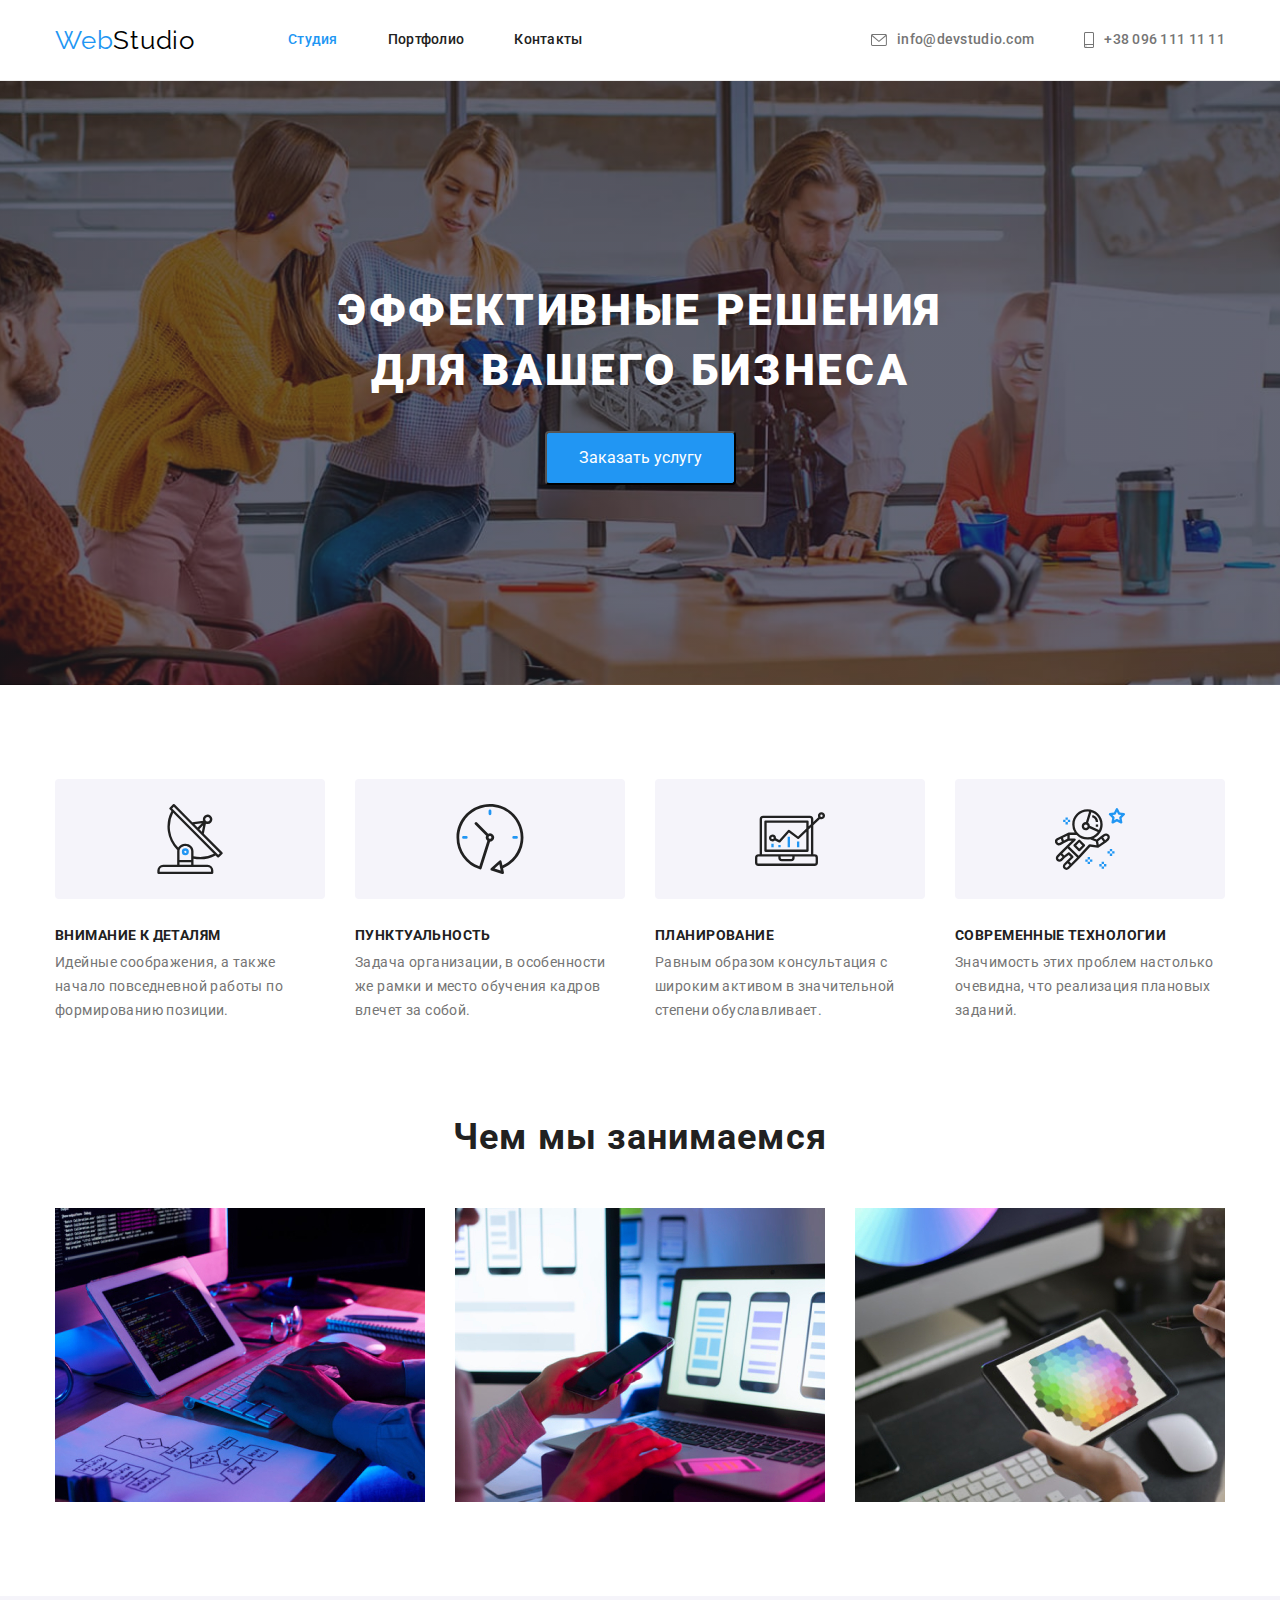
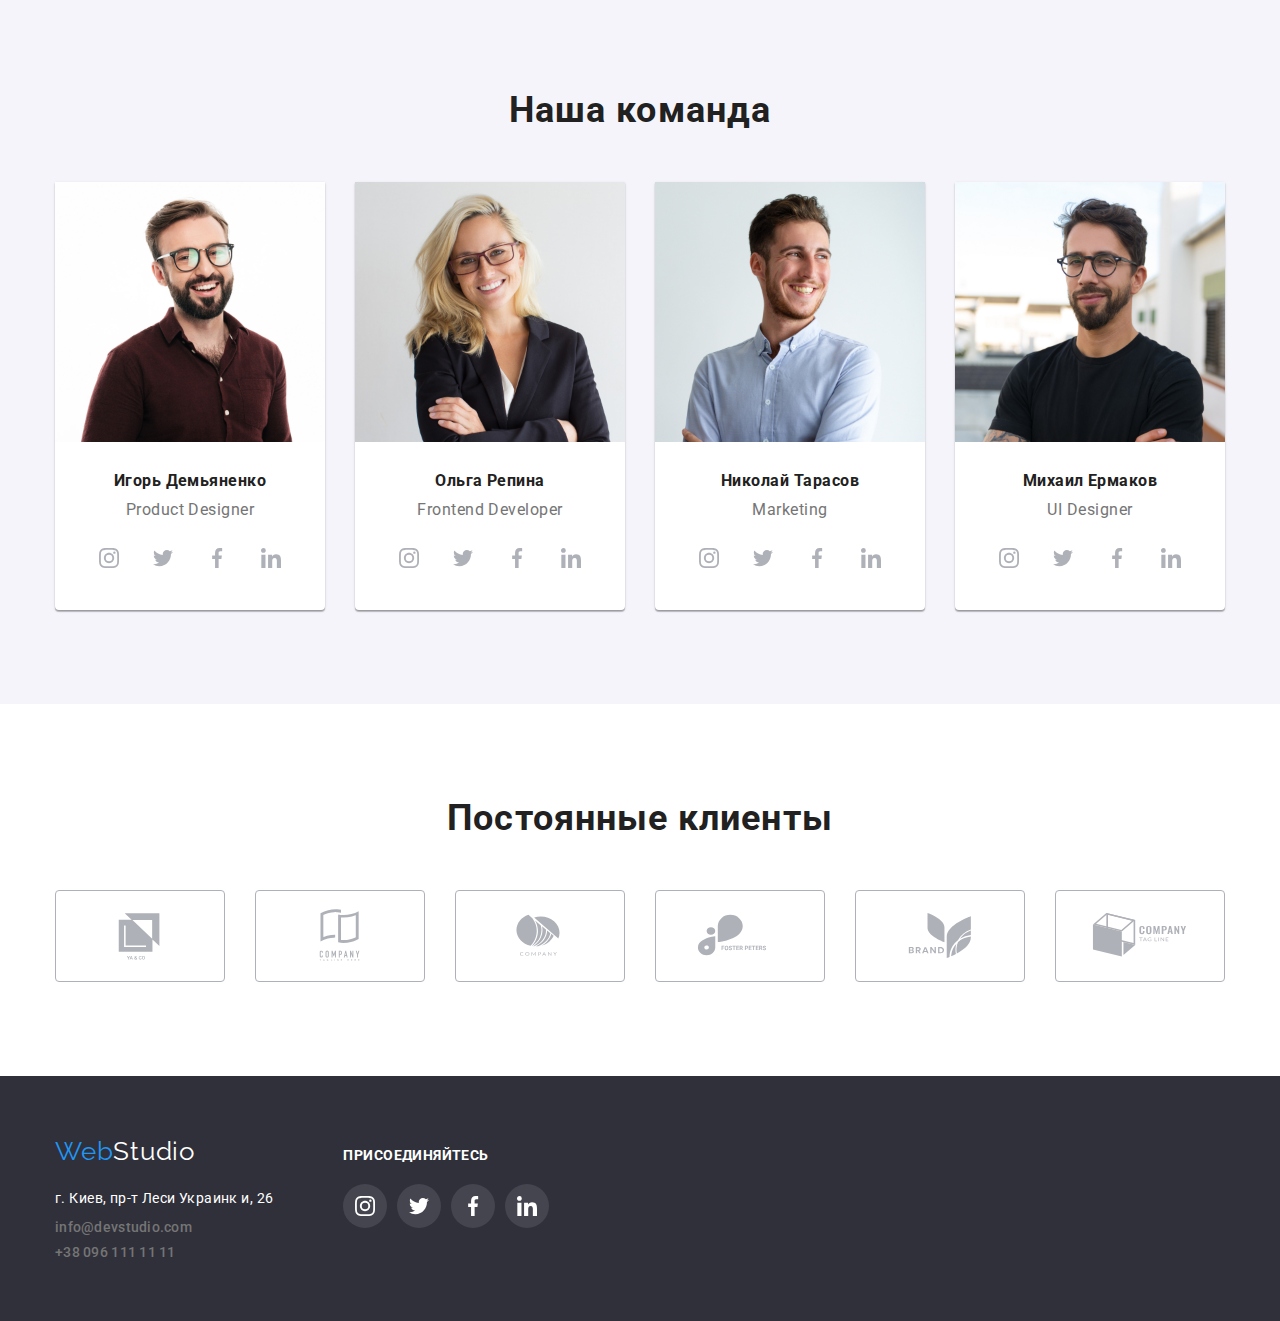
==== commit 71efddad: "1" ====
--- a/index.html
+++ b/index.html
@@ -68,7 +68,7 @@
             <li class="benefits-list">
               <div class="benefits-box">
                 <svg class="benefits-icon" width="70px" height="70px">
-                  <use href="../images/symbol-defs.svg#icon-antenna-1"></use>
+                  <use href="./images/symbol-defs.svg#icon-antenna-1"></use>
                 </svg>
               </div>
               <h2 class="benefits-description">ВНИМАНИЕ К ДЕТАЛЯМ</h2>
@@ -79,7 +79,7 @@
             <li class="benefits-list">
               <div class="benefits-box">
                 <svg class="benefits-icon" width="70px" height="70px">
-                  <use href="../images/symbol-defs.svg#icon-clock-1"></use>
+                  <use href="./images/symbol-defs.svg#icon-clock-1"></use>
                 </svg>
               </div>
               <h2 class="benefits-description">ПУНКТУАЛЬНОСТЬ</h2>
@@ -90,7 +90,7 @@
             <li class="benefits-list">
               <div class="benefits-box">
                 <svg class="benefits-icon" width="70px" height="70px">
-                  <use href="../images/symbol-defs.svg#icon-diagram-1"></use>
+                  <use href="./images/symbol-defs.svg#icon-diagram-1"></use>
                 </svg>
               </div>
               <h2 class="benefits-description">ПЛАНИРОВАНИЕ</h2>
@@ -101,7 +101,7 @@
             <li class="benefits-list">
               <div class="benefits-box">
                 <svg class="benefits-icon" width="70px" height="70px">
-                  <use href="../images/symbol-defs.svg#icon-astronaut-1"></use>
+                  <use href="./images/symbol-defs.svg#icon-astronaut-1"></use>
                 </svg>
               </div>
               <h2 class="benefits-description">СОВРЕМЕННЫЕ ТЕХНОЛОГИИ</h2>
@@ -135,28 +135,28 @@
                   <li class="social-thumb">
                     <a href="/" class="team-social-link">
                     <svg class="team-social-logo" width="20px" height="20px">
-                      <use href="../images/symbol-defs.svg#icon-instagram-2"></use>
-                    </svg>
-                  </a>
-                  </li>
-                  <li class="social-thumb">
-                    <a href="/" class="team-social-link">
-                    <svg class="team-social-logo" width="20px" height="20px">
-                      <use href="../images/symbol-defs.svg#icon-twitter-1"></use>
-                    </svg>
-                  </a>
-                  </li>
-                  <li class="social-thumb">
-                    <a href="/" class="team-social-link">
-                    <svg class="team-social-logo" width="20px" height="20px">
-                      <use href="../images/symbol-defs.svg#icon-facebook-1"></use>
-                    </svg>
-                  </a>
-                  </li>
-                  <li class="social-thumb">
-                    <a href="/" class="team-social-link">
-                    <svg class="team-social-logo" width="20px" height="20px">
-                      <use href="../images/symbol-defs.svg#icon-linkedin-1"></use>
+                      <use href="./images/symbol-defs.svg#icon-instagram-2"></use>
+                    </svg>
+                  </a>
+                  </li>
+                  <li class="social-thumb">
+                    <a href="/" class="team-social-link">
+                    <svg class="team-social-logo" width="20px" height="20px">
+                      <use href="./images/symbol-defs.svg#icon-twitter-1"></use>
+                    </svg>
+                  </a>
+                  </li>
+                  <li class="social-thumb">
+                    <a href="/" class="team-social-link">
+                    <svg class="team-social-logo" width="20px" height="20px">
+                      <use href="./images/symbol-defs.svg#icon-facebook-1"></use>
+                    </svg>
+                  </a>
+                  </li>
+                  <li class="social-thumb">
+                    <a href="/" class="team-social-link">
+                    <svg class="team-social-logo" width="20px" height="20px">
+                      <use href="./images/symbol-defs.svg#icon-linkedin-1"></use>
                     </svg>
                   </a>
                   </li>
@@ -172,28 +172,28 @@
                   <li class="social-thumb">
                     <a href="/" class="team-social-link">
                     <svg  class="team-social-logo" width="20px" height="20px">
-                      <use href="../images/symbol-defs.svg#icon-instagram-2"></use>
-                    </svg>
-                  </a>
-                  </li>
-                  <li class="social-thumb">
-                    <a href="/" class="team-social-link">
-                    <svg class="team-social-logo" width="20px" height="20px">
-                      <use href="../images/symbol-defs.svg#icon-twitter-1"></use>
+                      <use href="./images/symbol-defs.svg#icon-instagram-2"></use>
+                    </svg>
+                  </a>
+                  </li>
+                  <li class="social-thumb">
+                    <a href="/" class="team-social-link">
+                    <svg class="team-social-logo" width="20px" height="20px">
+                      <use href="./images/symbol-defs.svg#icon-twitter-1"></use>
                     </svg>
                   </a>
                   </li>
                 <li class="social-thumb">
                     <a href="/" class="team-social-link">
                     <svg class="team-social-logo" width="20px" height="20px">
-                      <use href="../images/symbol-defs.svg#icon-facebook-1"></use>
+                      <use href="./images/symbol-defs.svg#icon-facebook-1"></use>
                     </svg>
                   </a>
                   </li>
                 <li class="social-thumb">
                     <a href="/" class="team-social-link">
                     <svg class="team-social-logo" width="20px" height="20px">
-                      <use href="../images/symbol-defs.svg#icon-linkedin-1"></use>
+                      <use href="./images/symbol-defs.svg#icon-linkedin-1"></use>
                     </svg>
                   </a>
                   </li>
@@ -209,28 +209,28 @@
                   <li class="social-thumb">
                       <a href="/" class="team-social-link">
                       <svg  class="team-social-logo" width="20px" height="20px">
-                        <use href="../images/symbol-defs.svg#icon-instagram-2"></use>
-                      </svg>
-                    </a>
-                    </li>
-                  <li class="social-thumb">
-                      <a href="/" class="team-social-link">
-                      <svg class="team-social-logo" width="20px" height="20px">
-                        <use href="../images/symbol-defs.svg#icon-twitter-1"></use>
-                      </svg>
-                    </a>
-                    </li>
-                  <li class="social-thumb">
-                      <a href="/" class="team-social-link">
-                      <svg class="team-social-logo" width="20px" height="20px">
-                        <use href="../images/symbol-defs.svg#icon-facebook-1"></use>
-                      </svg>
-                    </a>
-                    </li>
-                  <li class="social-thumb">
-                      <a href="/" class="team-social-link">
-                      <svg class="team-social-logo" width="20px" height="20px">
-                        <use href="../images/symbol-defs.svg#icon-linkedin-1"></use>
+                        <use href="./images/symbol-defs.svg#icon-instagram-2"></use>
+                      </svg>
+                    </a>
+                    </li>
+                  <li class="social-thumb">
+                      <a href="/" class="team-social-link">
+                      <svg class="team-social-logo" width="20px" height="20px">
+                        <use href="./images/symbol-defs.svg#icon-twitter-1"></use>
+                      </svg>
+                    </a>
+                    </li>
+                  <li class="social-thumb">
+                      <a href="/" class="team-social-link">
+                      <svg class="team-social-logo" width="20px" height="20px">
+                        <use href="./images/symbol-defs.svg#icon-facebook-1"></use>
+                      </svg>
+                    </a>
+                    </li>
+                  <li class="social-thumb">
+                      <a href="/" class="team-social-link">
+                      <svg class="team-social-logo" width="20px" height="20px">
+                        <use href="./images/symbol-defs.svg#icon-linkedin-1"></use>
                       </svg>
                     </a>
                     </li>
@@ -246,28 +246,28 @@
                   <li class="social-thumb">
                       <a href="/" class="team-social-link">
                       <svg  class="team-social-logo" width="20px" height="20px">
-                        <use href="../images/symbol-defs.svg#icon-instagram-2"></use>
-                      </svg>
-                    </a>
-                    </li>
-                  <li class="social-thumb">
-                      <a href="/" class="team-social-link">
-                      <svg class="team-social-logo" width="20px" height="20px">
-                        <use href="../images/symbol-defs.svg#icon-twitter-1"></use>
-                      </svg>
-                    </a>
-                    </li>
-                  <li class="social-thumb">
-                      <a href="/" class="team-social-link">
-                      <svg class="team-social-logo" width="20px" height="20px">
-                        <use href="../images/symbol-defs.svg#icon-facebook-1"></use>
-                      </svg>
-                    </a>
-                    </li>
-                  <li class="social-thumb">
-                      <a href="/" class="team-social-link">
-                      <svg class="team-social-logo" width="20px" height="20px">
-                        <use href="../images/symbol-defs.svg#icon-linkedin-1"></use>
+                        <use href="./images/symbol-defs.svg#icon-instagram-2"></use>
+                      </svg>
+                    </a>
+                    </li>
+                  <li class="social-thumb">
+                      <a href="/" class="team-social-link">
+                      <svg class="team-social-logo" width="20px" height="20px">
+                        <use href="./images/symbol-defs.svg#icon-twitter-1"></use>
+                      </svg>
+                    </a>
+                    </li>
+                  <li class="social-thumb">
+                      <a href="/" class="team-social-link">
+                      <svg class="team-social-logo" width="20px" height="20px">
+                        <use href="./images/symbol-defs.svg#icon-facebook-1"></use>
+                      </svg>
+                    </a>
+                    </li>
+                  <li class="social-thumb">
+                      <a href="/" class="team-social-link">
+                      <svg class="team-social-logo" width="20px" height="20px">
+                        <use href="./images/symbol-defs.svg#icon-linkedin-1"></use>
                       </svg>
                     </a>
                     </li>
@@ -284,42 +284,42 @@
             <li class="button-list">
               <a href="/" class="button-icon-link">
                 <svg class="client-logo" width="106px" height="60px">
-                  <use href="../images/symbol-defs.svg#icon-Logo1"></use>
-                </svg>
-              </a>
-            </li>
-            <li class="button-list">
-              <a href="/" class="button-icon-link">
-                <svg class="client-logo" width="106px" height="60px">
-                  <use href="../images/symbol-defs.svg#icon-Logo2"></use>
-                </svg>
-              </a>
-            </li>
-            <li class="button-list">
-              <a href="/" class="button-icon-link">
-                <svg class="client-logo" width="106px" height="60px">
-                  <use href="../images/symbol-defs.svg#icon-Logo3"></use>
-                </svg>
-              </a>
-            </li>
-            <li class="button-list">
-              <a href="/" class="button-icon-link">
-                <svg class="client-logo" width="106px" height="60px">
-                  <use href="../images/symbol-defs.svg#icon-Logo4"></use>
-                </svg>
-              </a>
-            </li>
-            <li class="button-list">
-              <a href="/" class="button-icon-link">
-                <svg class="client-logo" width="106px" height="60px">
-                  <use href="../images/symbol-defs.svg#icon-Logo5"></use>
-                </svg>
-              </a>
-            </li>
-            <li class="button-list">
-              <a href="/" class="button-icon-link">
-                <svg class="client-logo" width="106px" height="60px">
-                  <use href="../images/symbol-defs.svg#icon-Logo6"></use>
+                  <use href="./images/symbol-defs.svg#icon-Logo1"></use>
+                </svg>
+              </a>
+            </li>
+            <li class="button-list">
+              <a href="/" class="button-icon-link">
+                <svg class="client-logo" width="106px" height="60px">
+                  <use href="./images/symbol-defs.svg#icon-Logo2"></use>
+                </svg>
+              </a>
+            </li>
+            <li class="button-list">
+              <a href="/" class="button-icon-link">
+                <svg class="client-logo" width="106px" height="60px">
+                  <use href="./images/symbol-defs.svg#icon-Logo3"></use>
+                </svg>
+              </a>
+            </li>
+            <li class="button-list">
+              <a href="/" class="button-icon-link">
+                <svg class="client-logo" width="106px" height="60px">
+                  <use href="./images/symbol-defs.svg#icon-Logo4"></use>
+                </svg>
+              </a>
+            </li>
+            <li class="button-list">
+              <a href="/" class="button-icon-link">
+                <svg class="client-logo" width="106px" height="60px">
+                  <use href="./images/symbol-defs.svg#icon-Logo5"></use>
+                </svg>
+              </a>
+            </li>
+            <li class="button-list">
+              <a href="/" class="button-icon-link">
+                <svg class="client-logo" width="106px" height="60px">
+                  <use href="./images/symbol-defs.svg#icon-Logo6"></use>
                 </svg>
               </a>
             </li>
@@ -354,32 +354,32 @@
         </div>
         <div class="join-box">
           <p class="join-text">ПРИСОЕДИНЯЙТЕСЬ</p>
-          <ul class="actions">
+          <ul class="actions-footer">
             <li class="footer-social-box">
               <a class="footer-social-link" href="/">
               <svg class="social-icon" width="20px" height="20px">
-                <use href="../images/symbol-defs.svg#icon-instagram-2"></use>
+                <use href="./images/symbol-defs.svg#icon-instagram-2"></use>
               </svg>
             </a>
             </li>
           <li class="footer-social-box">
               <a class="footer-social-link" href="/">
               <svg class="social-icon" width="20px" height="20px">
-                <use href="../images/symbol-defs.svg#icon-twitter-1"></use>
+                <use href="./images/symbol-defs.svg#icon-twitter-1"></use>
               </svg>
             </a>
             </li> 
           <li class="footer-social-box">
               <a class="footer-social-link" href="/">
               <svg class="social-icon" width="20px" height="20px">
-                <use href="../images/symbol-defs.svg#icon-facebook-1"></use>
+                <use href="./images/symbol-defs.svg#icon-facebook-1"></use>
               </svg>
             </a>
             </li>
           <li class="footer-social-box">
               <a class="footer-social-link" href="/">
               <svg class="social-icon" width="20px" height="20px">
-                <use href="../images/symbol-defs.svg#icon-linkedin-1"></use>
+                <use href="./images/symbol-defs.svg#icon-linkedin-1"></use>
               </svg>
             </a>
             </li>
--- a/css/styles.css
+++ b/css/styles.css
@@ -162,7 +162,7 @@
 
 .contacts {
   display: flex;
-
+align-items: center;
   color: var(--tertiary-text-color);
 }
 
@@ -202,6 +202,7 @@
   letter-spacing: 0.02em;
   display: flex;
   align-items: center;
+  font-weight: 500;
 }
 
 .contacts-link:hover,
@@ -227,7 +228,7 @@
 }
 
 .overlay {
-  min-width: 1600px;
+  max-width: 1600px;
   min-height: 600px;
   margin-left: auto;
   margin-right: auto;
@@ -416,6 +417,7 @@
 }
 
 .filter-button {
+  border: transparent;
   font-weight: 500;
   font-size: 16px;
   line-height: 1.62;
@@ -452,7 +454,8 @@
 }
 
 
-.progect-box:focus, .progect-box:hover {
+.project-link:focus, 
+.project-link:hover {
   box-shadow: 0px 1px 1px rgba(0, 0, 0, 0.12), 0px 4px 4px rgba(0, 0, 0, 0.06), 1px 4px 6px rgba(0, 0, 0, 0.16);
 }
 
@@ -495,7 +498,7 @@
 .actions {
   display: flex;
   justify-content: space-between;
-  margin-top: 20px;
+  margin-top: 50px;
 }
 
 .button-icon-link  {
@@ -512,18 +515,19 @@
 .button-icon-link:hover,
 .button-icon-link:focus {
   border-color: var(--accent-color);
-}
-
-.client-logo {
+  fill: var(--accent-color);
+}
+
+/* .client-logo {
   width: 100%;
   height: 100%;
   padding: 16px 32px
-}
-
-.client-logo:hover,
+} */
+
+/* .client-logo:hover,
 .client-logo:focus {
  fill: var(--accent-color);
-}
+} */
 
 /* footer */
 
@@ -591,6 +595,12 @@
 
 .social-icon {
   fill: #ffffff;
+}
+
+.actions-footer {
+  display: flex;
+  justify-content: space-between;
+  margin-top: 20px;
 }
 
 .footer-social-box {
@@ -613,8 +623,8 @@
 }
 
 
-.footer-social-box:hover, 
-.footer-social-box:focus {
+.footer-social-link:hover, 
+.footer-social-link:focus {
   background: var(--accent-color);
   border-radius: 50%;
 }
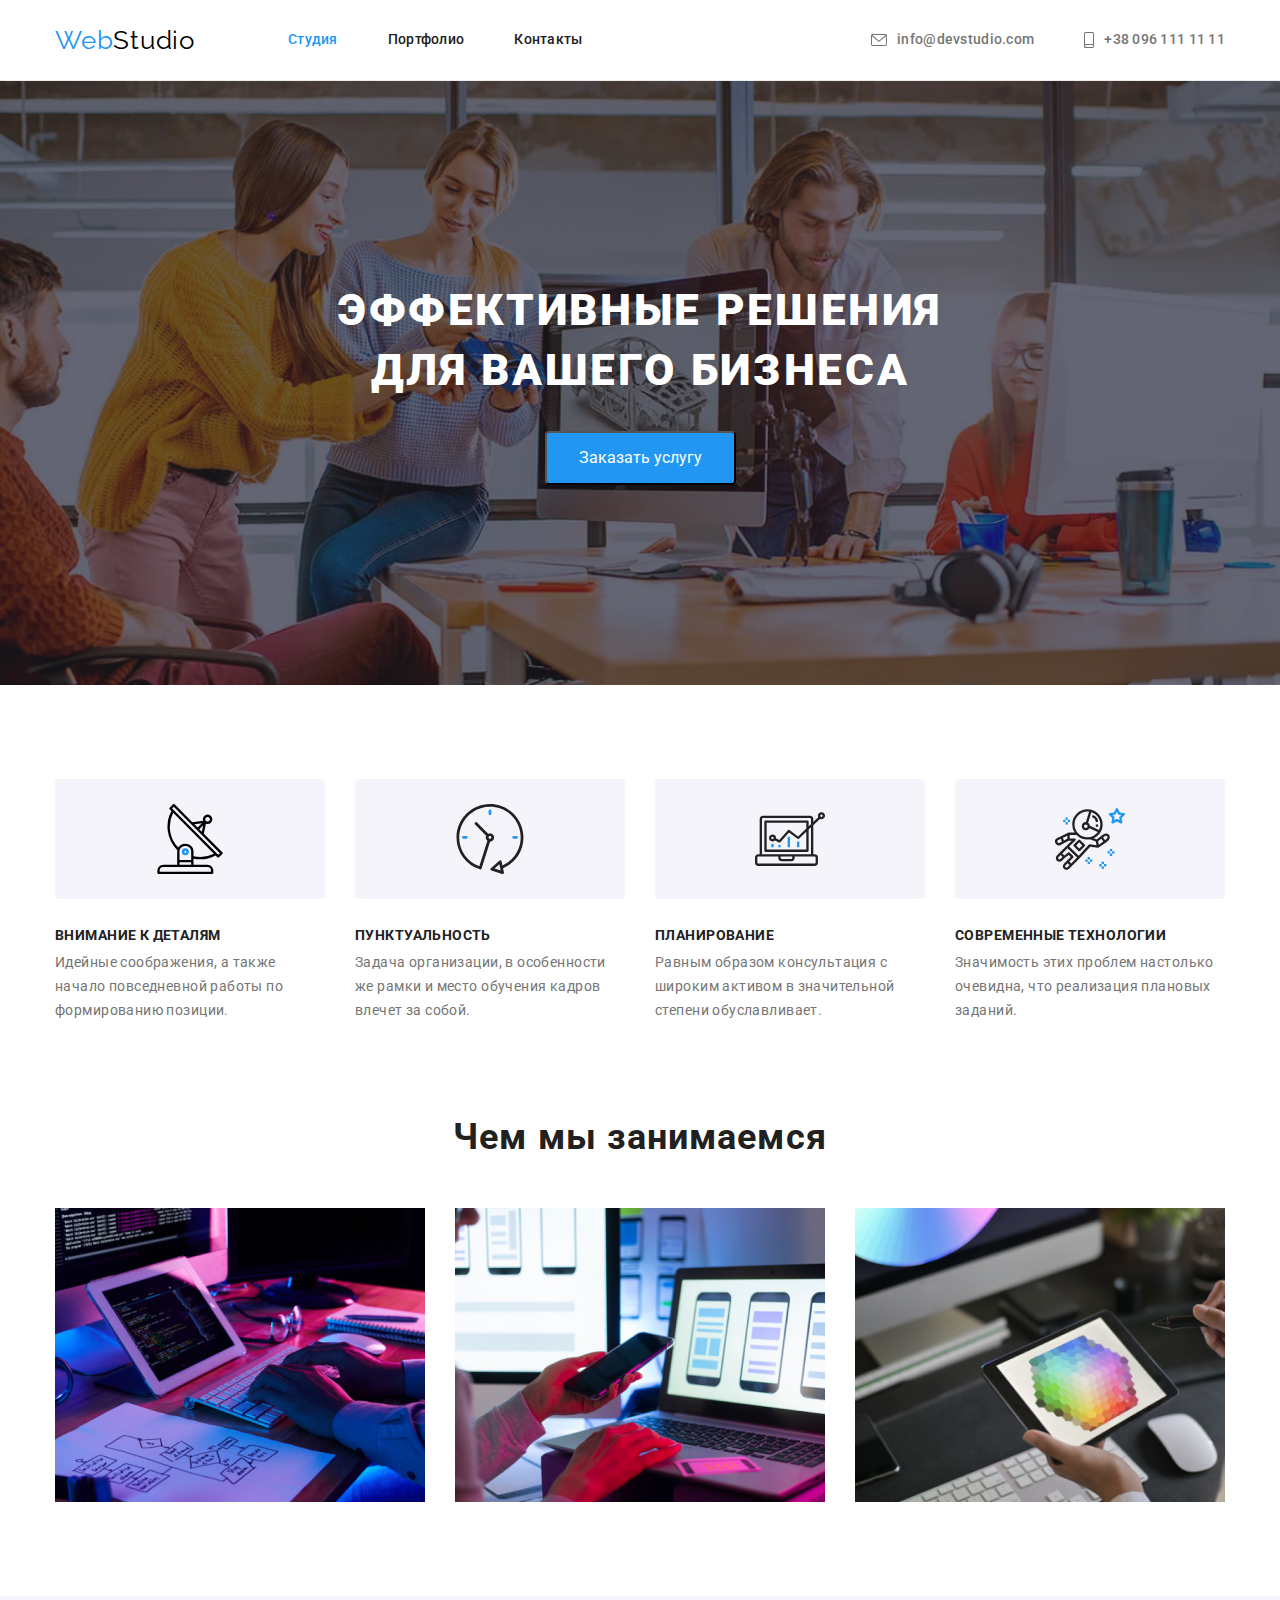
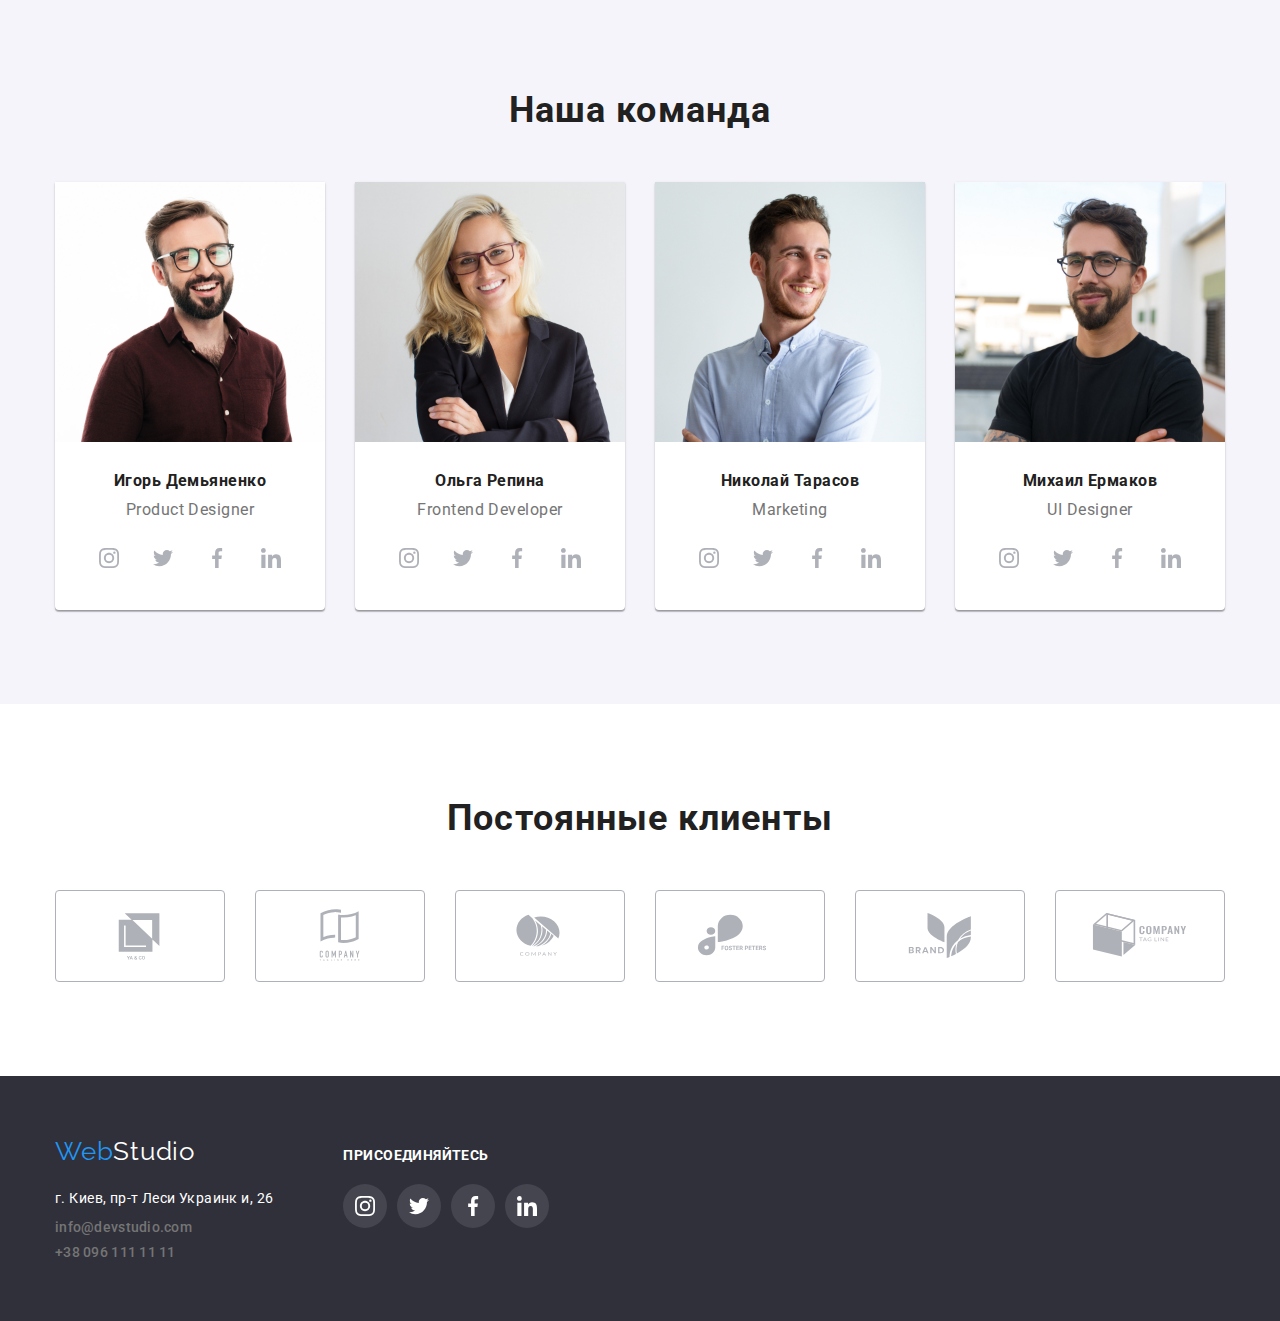
==== commit 96e47578: "1" ====
--- a/index.html
+++ b/index.html
@@ -4,7 +4,7 @@
     <meta charset="UTF-8" />
     <meta http-equiv="X-UA-Compatible" content="IE=edge" />
     <meta name="viewport" content="width=device-width, initial-scale=1.0" />
-    <title>Студия</title>
+    <title>Студия1</title>
     <link rel="preconnect" href="https://fonts.googleapis.com" />
     <link rel="preconnect" href="https://fonts.gstatic.com" crossorigin />
     <link
@@ -37,7 +37,7 @@
             <li class="contacts-item-header">
               <a class="contacts-link" href="mailto:info@devstudio.com">
                 <svg class="mail-icon">
-                  <use href="./images/symbol-defs.svg#icon-envelope"></use>
+                  <use href="./images/icons.svg#icon-envelope"></use>
                 </svg>
                 info@devstudio.com</a
               >
@@ -45,7 +45,7 @@
             <li class="contacts-item-header">
               <a class="contacts-link" href="tel:+380961111111">
                 <svg class="smartphone-icon">
-                  <use href="./images/symbol-defs.svg#icon-smartphone"></use>
+                  <use href="./images/icons.svg#icon-smartphone"></use>
                 </svg>
                 +38 096 111 11 11</a
               >
@@ -68,7 +68,7 @@
             <li class="benefits-list">
               <div class="benefits-box">
                 <svg class="benefits-icon" width="70px" height="70px">
-                  <use href="./images/symbol-defs.svg#icon-antenna-1"></use>
+                  <use href="./images/icons.svg#icon-antenna-1"></use>
                 </svg>
               </div>
               <h2 class="benefits-description">ВНИМАНИЕ К ДЕТАЛЯМ</h2>
@@ -79,7 +79,7 @@
             <li class="benefits-list">
               <div class="benefits-box">
                 <svg class="benefits-icon" width="70px" height="70px">
-                  <use href="./images/symbol-defs.svg#icon-clock-1"></use>
+                  <use href="./images/icons.svg#icon-clock-1"></use>
                 </svg>
               </div>
               <h2 class="benefits-description">ПУНКТУАЛЬНОСТЬ</h2>
@@ -90,7 +90,7 @@
             <li class="benefits-list">
               <div class="benefits-box">
                 <svg class="benefits-icon" width="70px" height="70px">
-                  <use href="./images/symbol-defs.svg#icon-diagram-1"></use>
+                  <use href="./images/icons.svg#icon-diagram-1"></use>
                 </svg>
               </div>
               <h2 class="benefits-description">ПЛАНИРОВАНИЕ</h2>
@@ -101,7 +101,7 @@
             <li class="benefits-list">
               <div class="benefits-box">
                 <svg class="benefits-icon" width="70px" height="70px">
-                  <use href="./images/symbol-defs.svg#icon-astronaut-1"></use>
+                  <use href="./images/icons.svg#icon-astronaut-1"></use>
                 </svg>
               </div>
               <h2 class="benefits-description">СОВРЕМЕННЫЕ ТЕХНОЛОГИИ</h2>
@@ -135,28 +135,28 @@
                   <li class="social-thumb">
                     <a href="/" class="team-social-link">
                     <svg class="team-social-logo" width="20px" height="20px">
-                      <use href="./images/symbol-defs.svg#icon-instagram-2"></use>
-                    </svg>
-                  </a>
-                  </li>
-                  <li class="social-thumb">
-                    <a href="/" class="team-social-link">
-                    <svg class="team-social-logo" width="20px" height="20px">
-                      <use href="./images/symbol-defs.svg#icon-twitter-1"></use>
-                    </svg>
-                  </a>
-                  </li>
-                  <li class="social-thumb">
-                    <a href="/" class="team-social-link">
-                    <svg class="team-social-logo" width="20px" height="20px">
-                      <use href="./images/symbol-defs.svg#icon-facebook-1"></use>
-                    </svg>
-                  </a>
-                  </li>
-                  <li class="social-thumb">
-                    <a href="/" class="team-social-link">
-                    <svg class="team-social-logo" width="20px" height="20px">
-                      <use href="./images/symbol-defs.svg#icon-linkedin-1"></use>
+                      <use href="./images/icons.svg#icon-instagram-2"></use>
+                    </svg>
+                  </a>
+                  </li>
+                  <li class="social-thumb">
+                    <a href="/" class="team-social-link">
+                    <svg class="team-social-logo" width="20px" height="20px">
+                      <use href="./images/icons.svg#icon-twitter-1"></use>
+                    </svg>
+                  </a>
+                  </li>
+                  <li class="social-thumb">
+                    <a href="/" class="team-social-link">
+                    <svg class="team-social-logo" width="20px" height="20px">
+                      <use href="./images/icons.svg#icon-facebook-1"></use>
+                    </svg>
+                  </a>
+                  </li>
+                  <li class="social-thumb">
+                    <a href="/" class="team-social-link">
+                    <svg class="team-social-logo" width="20px" height="20px">
+                      <use href="./images/icons.svg#icon-linkedin-1"></use>
                     </svg>
                   </a>
                   </li>
@@ -172,28 +172,28 @@
                   <li class="social-thumb">
                     <a href="/" class="team-social-link">
                     <svg  class="team-social-logo" width="20px" height="20px">
-                      <use href="./images/symbol-defs.svg#icon-instagram-2"></use>
-                    </svg>
-                  </a>
-                  </li>
-                  <li class="social-thumb">
-                    <a href="/" class="team-social-link">
-                    <svg class="team-social-logo" width="20px" height="20px">
-                      <use href="./images/symbol-defs.svg#icon-twitter-1"></use>
+                      <use href="./images/icons.svg#icon-instagram-2"></use>
+                    </svg>
+                  </a>
+                  </li>
+                  <li class="social-thumb">
+                    <a href="/" class="team-social-link">
+                    <svg class="team-social-logo" width="20px" height="20px">
+                      <use href="./images/icons.svg#icon-twitter-1"></use>
                     </svg>
                   </a>
                   </li>
                 <li class="social-thumb">
                     <a href="/" class="team-social-link">
                     <svg class="team-social-logo" width="20px" height="20px">
-                      <use href="./images/symbol-defs.svg#icon-facebook-1"></use>
+                      <use href="./images/icons.svg#icon-facebook-1"></use>
                     </svg>
                   </a>
                   </li>
                 <li class="social-thumb">
                     <a href="/" class="team-social-link">
                     <svg class="team-social-logo" width="20px" height="20px">
-                      <use href="./images/symbol-defs.svg#icon-linkedin-1"></use>
+                      <use href="./images/icons.svg#icon-linkedin-1"></use>
                     </svg>
                   </a>
                   </li>
@@ -209,28 +209,28 @@
                   <li class="social-thumb">
                       <a href="/" class="team-social-link">
                       <svg  class="team-social-logo" width="20px" height="20px">
-                        <use href="./images/symbol-defs.svg#icon-instagram-2"></use>
-                      </svg>
-                    </a>
-                    </li>
-                  <li class="social-thumb">
-                      <a href="/" class="team-social-link">
-                      <svg class="team-social-logo" width="20px" height="20px">
-                        <use href="./images/symbol-defs.svg#icon-twitter-1"></use>
-                      </svg>
-                    </a>
-                    </li>
-                  <li class="social-thumb">
-                      <a href="/" class="team-social-link">
-                      <svg class="team-social-logo" width="20px" height="20px">
-                        <use href="./images/symbol-defs.svg#icon-facebook-1"></use>
-                      </svg>
-                    </a>
-                    </li>
-                  <li class="social-thumb">
-                      <a href="/" class="team-social-link">
-                      <svg class="team-social-logo" width="20px" height="20px">
-                        <use href="./images/symbol-defs.svg#icon-linkedin-1"></use>
+                        <use href="./images/icons.svg#icon-instagram-2"></use>
+                      </svg>
+                    </a>
+                    </li>
+                  <li class="social-thumb">
+                      <a href="/" class="team-social-link">
+                      <svg class="team-social-logo" width="20px" height="20px">
+                        <use href="./images/icons.svg#icon-twitter-1"></use>
+                      </svg>
+                    </a>
+                    </li>
+                  <li class="social-thumb">
+                      <a href="/" class="team-social-link">
+                      <svg class="team-social-logo" width="20px" height="20px">
+                        <use href="./images/icons.svg#icon-facebook-1"></use>
+                      </svg>
+                    </a>
+                    </li>
+                  <li class="social-thumb">
+                      <a href="/" class="team-social-link">
+                      <svg class="team-social-logo" width="20px" height="20px">
+                        <use href="./images/icons.svg#icon-linkedin-1"></use>
                       </svg>
                     </a>
                     </li>
@@ -246,28 +246,28 @@
                   <li class="social-thumb">
                       <a href="/" class="team-social-link">
                       <svg  class="team-social-logo" width="20px" height="20px">
-                        <use href="./images/symbol-defs.svg#icon-instagram-2"></use>
-                      </svg>
-                    </a>
-                    </li>
-                  <li class="social-thumb">
-                      <a href="/" class="team-social-link">
-                      <svg class="team-social-logo" width="20px" height="20px">
-                        <use href="./images/symbol-defs.svg#icon-twitter-1"></use>
-                      </svg>
-                    </a>
-                    </li>
-                  <li class="social-thumb">
-                      <a href="/" class="team-social-link">
-                      <svg class="team-social-logo" width="20px" height="20px">
-                        <use href="./images/symbol-defs.svg#icon-facebook-1"></use>
-                      </svg>
-                    </a>
-                    </li>
-                  <li class="social-thumb">
-                      <a href="/" class="team-social-link">
-                      <svg class="team-social-logo" width="20px" height="20px">
-                        <use href="./images/symbol-defs.svg#icon-linkedin-1"></use>
+                        <use href="./images/icons.svg#icon-instagram-2"></use>
+                      </svg>
+                    </a>
+                    </li>
+                  <li class="social-thumb">
+                      <a href="/" class="team-social-link">
+                      <svg class="team-social-logo" width="20px" height="20px">
+                        <use href="./images/icons.svg#icon-twitter-1"></use>
+                      </svg>
+                    </a>
+                    </li>
+                  <li class="social-thumb">
+                      <a href="/" class="team-social-link">
+                      <svg class="team-social-logo" width="20px" height="20px">
+                        <use href="./images/icons.svg#icon-facebook-1"></use>
+                      </svg>
+                    </a>
+                    </li>
+                  <li class="social-thumb">
+                      <a href="/" class="team-social-link">
+                      <svg class="team-social-logo" width="20px" height="20px">
+                        <use href="./images/icons.svg#icon-linkedin-1"></use>
                       </svg>
                     </a>
                     </li>
@@ -284,42 +284,42 @@
             <li class="button-list">
               <a href="/" class="button-icon-link">
                 <svg class="client-logo" width="106px" height="60px">
-                  <use href="./images/symbol-defs.svg#icon-Logo1"></use>
-                </svg>
-              </a>
-            </li>
-            <li class="button-list">
-              <a href="/" class="button-icon-link">
-                <svg class="client-logo" width="106px" height="60px">
-                  <use href="./images/symbol-defs.svg#icon-Logo2"></use>
-                </svg>
-              </a>
-            </li>
-            <li class="button-list">
-              <a href="/" class="button-icon-link">
-                <svg class="client-logo" width="106px" height="60px">
-                  <use href="./images/symbol-defs.svg#icon-Logo3"></use>
-                </svg>
-              </a>
-            </li>
-            <li class="button-list">
-              <a href="/" class="button-icon-link">
-                <svg class="client-logo" width="106px" height="60px">
-                  <use href="./images/symbol-defs.svg#icon-Logo4"></use>
-                </svg>
-              </a>
-            </li>
-            <li class="button-list">
-              <a href="/" class="button-icon-link">
-                <svg class="client-logo" width="106px" height="60px">
-                  <use href="./images/symbol-defs.svg#icon-Logo5"></use>
-                </svg>
-              </a>
-            </li>
-            <li class="button-list">
-              <a href="/" class="button-icon-link">
-                <svg class="client-logo" width="106px" height="60px">
-                  <use href="./images/symbol-defs.svg#icon-Logo6"></use>
+                  <use href="./images/icons.svg#icon-Logo1"></use>
+                </svg>
+              </a>
+            </li>
+            <li class="button-list">
+              <a href="/" class="button-icon-link">
+                <svg class="client-logo" width="106px" height="60px">
+                  <use href="./images/icons.svg#icon-Logo2"></use>
+                </svg>
+              </a>
+            </li>
+            <li class="button-list">
+              <a href="/" class="button-icon-link">
+                <svg class="client-logo" width="106px" height="60px">
+                  <use href="./images/icons.svg#icon-Logo3"></use>
+                </svg>
+              </a>
+            </li>
+            <li class="button-list">
+              <a href="/" class="button-icon-link">
+                <svg class="client-logo" width="106px" height="60px">
+                  <use href="./images/icons.svg#icon-Logo4"></use>
+                </svg>
+              </a>
+            </li>
+            <li class="button-list">
+              <a href="/" class="button-icon-link">
+                <svg class="client-logo" width="106px" height="60px">
+                  <use href="./images/icons.svg#icon-Logo5"></use>
+                </svg>
+              </a>
+            </li>
+            <li class="button-list">
+              <a href="/" class="button-icon-link">
+                <svg class="client-logo" width="106px" height="60px">
+                  <use href="./images/icons.svg#icon-Logo6"></use>
                 </svg>
               </a>
             </li>
@@ -358,28 +358,28 @@
             <li class="footer-social-box">
               <a class="footer-social-link" href="/">
               <svg class="social-icon" width="20px" height="20px">
-                <use href="./images/symbol-defs.svg#icon-instagram-2"></use>
+                <use href="./images/icons.svg#icon-instagram-2"></use>
               </svg>
             </a>
             </li>
           <li class="footer-social-box">
               <a class="footer-social-link" href="/">
               <svg class="social-icon" width="20px" height="20px">
-                <use href="./images/symbol-defs.svg#icon-twitter-1"></use>
+                <use href="./images/icons.svg#icon-twitter-1"></use>
               </svg>
             </a>
             </li> 
           <li class="footer-social-box">
               <a class="footer-social-link" href="/">
               <svg class="social-icon" width="20px" height="20px">
-                <use href="./images/symbol-defs.svg#icon-facebook-1"></use>
+                <use href="./images/icons.svg#icon-facebook-1"></use>
               </svg>
             </a>
             </li>
           <li class="footer-social-box">
               <a class="footer-social-link" href="/">
               <svg class="social-icon" width="20px" height="20px">
-                <use href="./images/symbol-defs.svg#icon-linkedin-1"></use>
+                <use href="./images/icons.svg#icon-linkedin-1"></use>
               </svg>
             </a>
             </li>
--- a/css/styles.css
+++ b/css/styles.css
@@ -162,7 +162,7 @@
 
 .contacts {
   display: flex;
-align-items: center;
+  align-items: center;
   color: var(--tertiary-text-color);
 }
 
@@ -453,6 +453,9 @@
   margin: -15px;
 }
 
+.project-link {
+display: block;
+}
 
 .project-link:focus, 
 .project-link:hover {
